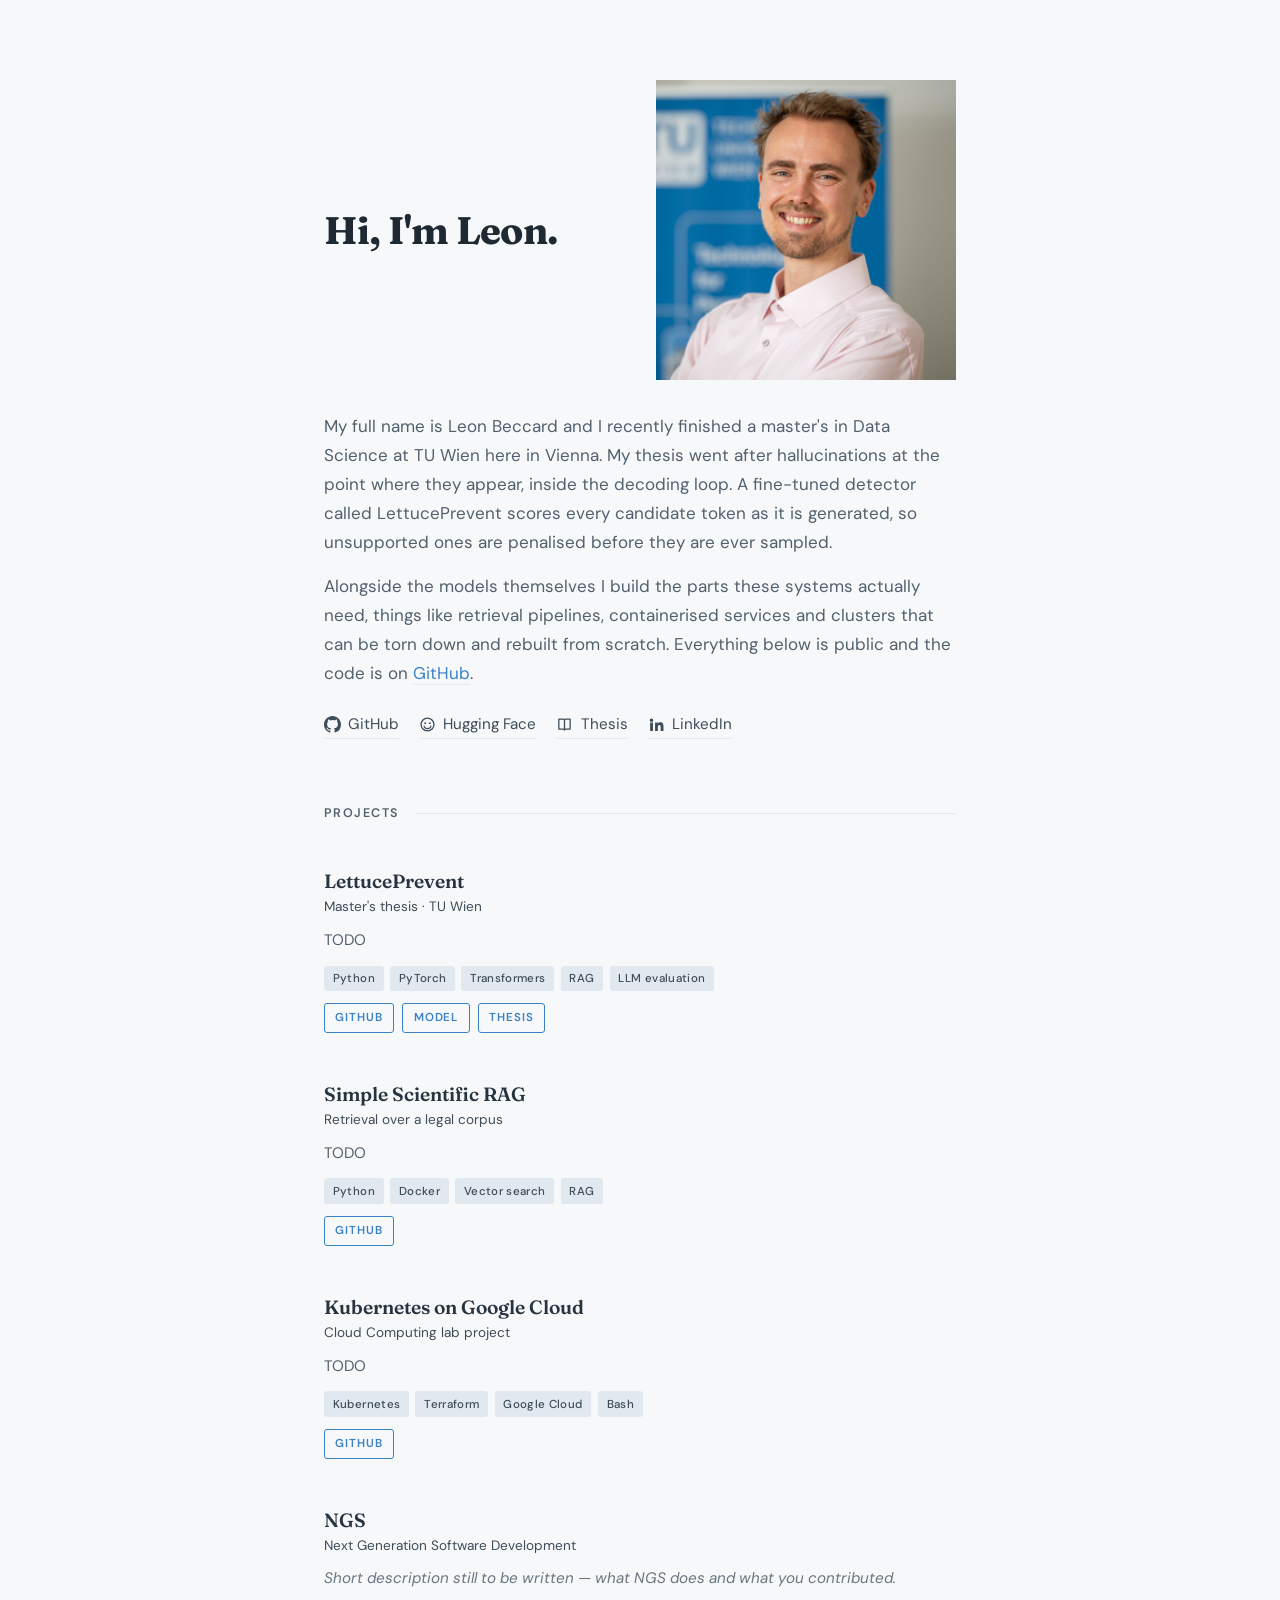
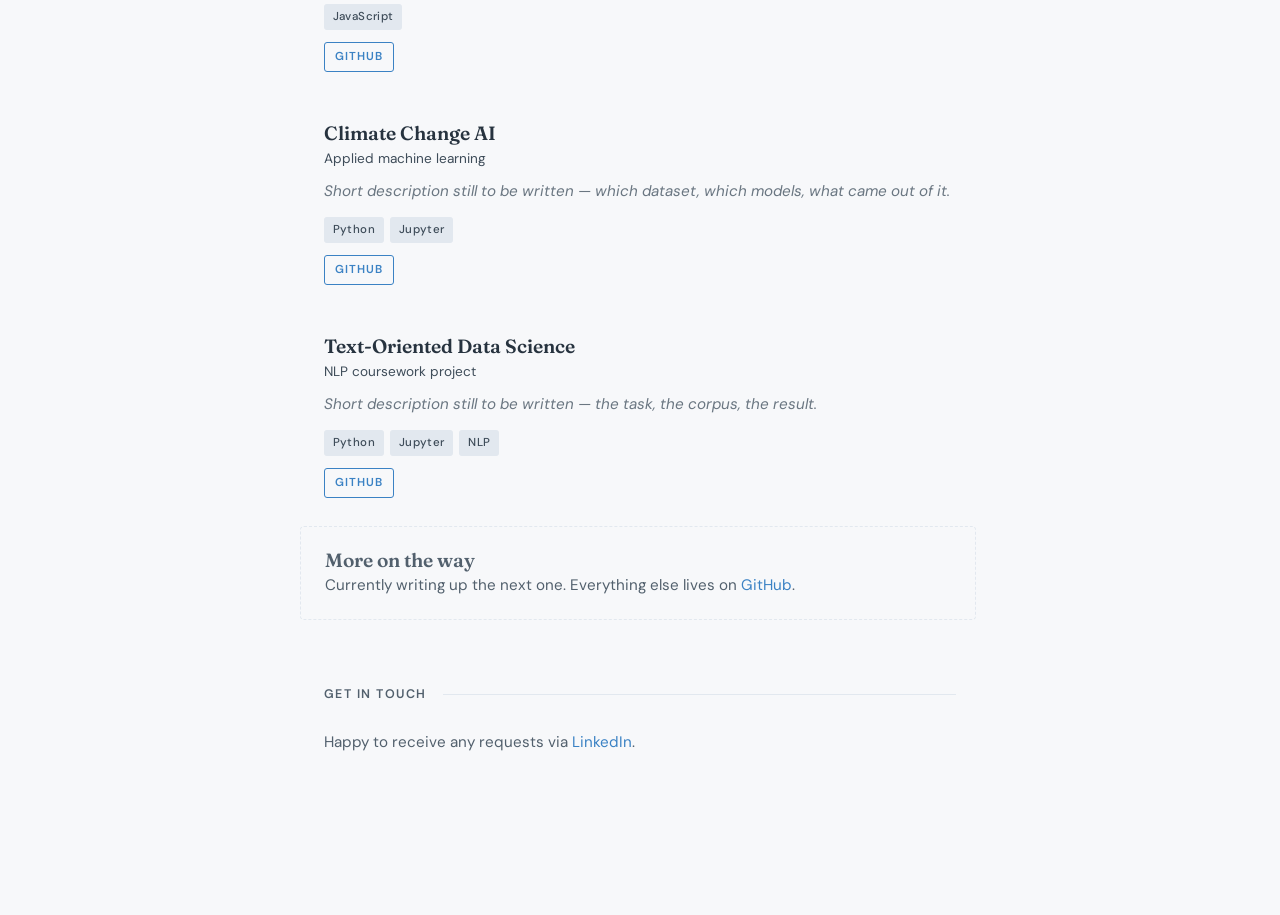
==== index.html @ f0080bc2 "Upload first version for portfolio" ====
<!DOCTYPE html>
<html lang="en">
<head>
  <meta charset="utf-8">
  <meta name="viewport" content="width=device-width, initial-scale=1">
  <title>Leon Beccard</title>
  <meta name="description" content="Leon Beccard — machine learning and data science in Vienna. Work on retrieval-augmented generation, LLM reliability and the infrastructure around them.">
  <link rel="canonical" href="https://lebe1.github.io/">
  <link rel="icon" href="/images/favicon.png" type="image/png">
  <link rel="preload" href="/assets/fonts/fraunces-latin-normal.woff2" as="font" type="font/woff2" crossorigin>
  <link rel="preload" href="/assets/fonts/dm-sans-latin-normal.woff2" as="font" type="font/woff2" crossorigin>
  <link rel="stylesheet" href="/assets/css/fonts.css">
  <link rel="stylesheet" href="/assets/css/style.css">
</head>
<body>
  <div class="layout">

    <header class="intro">
      <div class="intro-head">
        <h1 class="site-name">Hi, I'm Leon.</h1>
        <img class="avatar" src="/images/avatar.jpg" alt="Portrait of Leon Beccard" width="300" height="300">
      </div>
      <p>My full name is Leon Beccard and I recently finished a master's in Data Science at TU Wien here in Vienna. My thesis went after hallucinations at the point where they appear, inside the decoding loop. A fine-tuned detector called LettucePrevent scores every candidate token as it is generated, so unsupported ones are penalised before they are ever sampled.</p>
      <p>Alongside the models themselves I build the parts these systems actually need, things like retrieval pipelines, containerised services and clusters that can be torn down and rebuilt from scratch. Everything below is public and the code is on <a href="https://github.com/lebe1" rel="noopener" target="_blank">GitHub</a>.</p>

      <div class="link-row">
        <a href="https://github.com/lebe1" rel="me noopener" target="_blank">
          <svg width="17" height="17" viewBox="0 0 16 16" fill="currentColor" aria-hidden="true">
            <path d="M8 0C3.58 0 0 3.58 0 8c0 3.54 2.29 6.53 5.47 7.59.4.07.55-.17.55-.38 0-.19-.01-.82-.01-1.49-2.01.37-2.53-.49-2.69-.94-.09-.23-.48-.94-.82-1.13-.28-.15-.68-.52-.01-.53.63-.01 1.08.58 1.23.82.72 1.21 1.87.87 2.33.66.07-.52.28-.87.51-1.07-1.78-.2-3.64-.89-3.64-3.95 0-.87.31-1.59.82-2.15-.08-.2-.36-1.02.08-2.12 0 0 .67-.21 2.2.82a7.4 7.4 0 0 1 2-.27c.68 0 1.36.09 2 .27 1.53-1.04 2.2-.82 2.2-.82.44 1.1.16 1.92.08 2.12.51.56.82 1.27.82 2.15 0 3.07-1.87 3.75-3.65 3.95.29.25.54.73.54 1.48 0 1.07-.01 1.93-.01 2.2 0 .21.15.46.55.38A8.01 8.01 0 0 0 16 8c0-4.42-3.58-8-8-8Z"/>
          </svg>
          GitHub
        </a>
        <a href="https://huggingface.co/lebe1" rel="me noopener" target="_blank">
          <svg width="17" height="17" viewBox="0 0 24 24" fill="currentColor" aria-hidden="true">
            <path d="M12 2a10 10 0 1 0 0 20 10 10 0 0 0 0-20Zm0 1.8a8.2 8.2 0 1 1 0 16.4 8.2 8.2 0 0 1 0-16.4Zm-3.3 5a1.3 1.3 0 1 0 0 2.6 1.3 1.3 0 0 0 0-2.6Zm6.6 0a1.3 1.3 0 1 0 0 2.6 1.3 1.3 0 0 0 0-2.6ZM7.2 13.3a.85.85 0 0 0-.85.9c.13 2.5 2.44 4.4 5.65 4.4s5.52-1.9 5.65-4.4a.85.85 0 0 0-1.7-.1c-.09 1.5-1.66 2.8-3.95 2.8s-3.86-1.3-3.95-2.8a.85.85 0 0 0-.85-.8Z"/>
          </svg>
          Hugging Face
        </a>
        <a href="https://repositum.tuwien.at/handle/20.500.12708/229242" rel="noopener" target="_blank">
          <svg width="17" height="17" viewBox="0 0 24 24" fill="none" stroke="currentColor" stroke-width="1.8" stroke-linecap="round" stroke-linejoin="round" aria-hidden="true">
            <path d="M4 4.5h6a2.5 2.5 0 0 1 2 1 2.5 2.5 0 0 1 2-1h6v14h-6a2.5 2.5 0 0 0-2 1 2.5 2.5 0 0 0-2-1H4Z"/>
            <path d="M12 5.5v14"/>
          </svg>
          Thesis
        </a>
        <a href="https://www.linkedin.com/in/leon-beccard/" rel="me noopener" target="_blank">
          <svg width="17" height="17" viewBox="0 0 24 24" fill="currentColor" aria-hidden="true">
            <path d="M4.98 3.5a2.5 2.5 0 1 0 0 5 2.5 2.5 0 0 0 0-5ZM3 9h4v12H3V9Zm6.5 0h3.8v1.7h.05a4.2 4.2 0 0 1 3.75-2c4 0 4.75 2.6 4.75 6V21h-4v-5.3c0-1.3-.02-2.9-1.8-2.9-1.8 0-2.08 1.36-2.08 2.8V21h-4V9Z"/>
          </svg>
          LinkedIn
        </a>
      </div>
    </header>

    <main>

      <section id="projects">
        <h2 class="section-label">Projects</h2>

        <article class="project-card">
          <span class="project-title">LettucePrevent</span>
          <span class="project-context">Master's thesis · TU Wien</span>
          <p class="project-desc">TODO</p>
          <ul class="project-tags">
            <li>Python</li>
            <li>PyTorch</li>
            <li>Transformers</li>
            <li>RAG</li>
            <li>LLM evaluation</li>
          </ul>
          <div class="project-links">
            <a class="project-link" href="https://github.com/lebe1/LettucePrevent" rel="noopener" target="_blank">GitHub</a>
            <a class="project-link" href="https://huggingface.co/lebe1/lettuceprevent-ettin-decoder-68m-en" rel="noopener" target="_blank">Model</a>
            <a class="project-link" href="https://repositum.tuwien.at/handle/20.500.12708/229242" rel="noopener" target="_blank">Thesis</a>
          </div>
        </article>

        <article class="project-card">
          <span class="project-title">Simple Scientific RAG</span>
          <span class="project-context">Retrieval over a legal corpus</span>
          <p class="project-desc">TODO</p>
          <ul class="project-tags">
            <li>Python</li>
            <li>Docker</li>
            <li>Vector search</li>
            <li>RAG</li>
          </ul>
          <div class="project-links">
            <a class="project-link" href="https://github.com/lebe1/simple-scientific-RAG" rel="noopener" target="_blank">GitHub</a>
          </div>
        </article>

        <article class="project-card">
          <span class="project-title">Kubernetes on Google Cloud</span>
          <span class="project-context">Cloud Computing lab project</span>
          <p class="project-desc">TODO</p>
          <ul class="project-tags">
            <li>Kubernetes</li>
            <li>Terraform</li>
            <li>Google Cloud</li>
            <li>Bash</li>
          </ul>
          <div class="project-links">
            <a class="project-link" href="https://github.com/lebe1/Kubernetes-project" rel="noopener" target="_blank">GitHub</a>
          </div>
        </article>

        <article class="project-card">
          <span class="project-title">NGS</span>
          <span class="project-context">Next Generation Software Development</span>
          <p class="project-todo">Short description still to be written — what NGS does and what you contributed.</p>
          <ul class="project-tags">
            <li>JavaScript</li>
          </ul>
          <div class="project-links">
            <a class="project-link" href="https://github.com/lebe1/NGS" rel="noopener" target="_blank">GitHub</a>
          </div>
        </article>

        <article class="project-card">
          <span class="project-title">Climate Change AI</span>
          <span class="project-context">Applied machine learning</span>
          <p class="project-todo">Short description still to be written — which dataset, which models, what came out of it.</p>
          <ul class="project-tags">
            <li>Python</li>
            <li>Jupyter</li>
          </ul>
          <div class="project-links">
            <a class="project-link" href="https://github.com/lebe1/ClimateChangeAI" rel="noopener" target="_blank">GitHub</a>
          </div>
        </article>

        <article class="project-card">
          <span class="project-title">Text-Oriented Data Science</span>
          <span class="project-context">NLP coursework project</span>
          <p class="project-todo">Short description still to be written — the task, the corpus, the result.</p>
          <ul class="project-tags">
            <li>Python</li>
            <li>Jupyter</li>
            <li>NLP</li>
          </ul>
          <div class="project-links">
            <a class="project-link" href="https://github.com/lebe1/text-oriented-data-science-project" rel="noopener" target="_blank">GitHub</a>
          </div>
        </article>

        <article class="project-card project-card--upcoming">
          <span class="project-title">More on the way</span>
          <p class="project-desc">Currently writing up the next one. Everything else lives on <a href="https://github.com/lebe1?tab=repositories" rel="noopener" target="_blank">GitHub</a>.</p>
        </article>
      </section>

      <section id="contact">
        <h2 class="section-label">Get in touch</h2>
        <p class="project-desc">Happy to receive any requests via <a href="https://www.linkedin.com/in/leon-beccard/" rel="noopener" target="_blank">LinkedIn</a>.</p>
      </section>

    </main>

  </div>
</body>
</html>
---- assets/css/fonts.css ----
/* Self-hosted fonts (no external CDN calls) — DM Sans & Fraunces, SIL Open Font License 1.1 */

/* DM Sans — latin-ext, italic */
@font-face {
  font-family: 'DM Sans';
  font-style: italic;
  font-weight: 400;
  font-display: swap;
  src: url(../fonts/dm-sans-latin-ext-italic.woff2) format('woff2');
  unicode-range: U+0100-02BA, U+02BD-02C5, U+02C7-02CC, U+02CE-02D7, U+02DD-02FF, U+0304, U+0308, U+0329, U+1D00-1DBF, U+1E00-1E9F, U+1EF2-1EFF, U+2020, U+20A0-20AB, U+20AD-20C0, U+2113, U+2C60-2C7F, U+A720-A7FF;
}

/* DM Sans — latin, italic */
@font-face {
  font-family: 'DM Sans';
  font-style: italic;
  font-weight: 400;
  font-display: swap;
  src: url(../fonts/dm-sans-latin-italic.woff2) format('woff2');
  unicode-range: U+0000-00FF, U+0131, U+0152-0153, U+02BB-02BC, U+02C6, U+02DA, U+02DC, U+0304, U+0308, U+0329, U+2000-206F, U+20AC, U+2122, U+2191, U+2193, U+2212, U+2215, U+FEFF, U+FFFD;
}

/* DM Sans — latin-ext, normal */
@font-face {
  font-family: 'DM Sans';
  font-style: normal;
  font-weight: 400 600;
  font-display: swap;
  src: url(../fonts/dm-sans-latin-ext-normal.woff2) format('woff2');
  unicode-range: U+0100-02BA, U+02BD-02C5, U+02C7-02CC, U+02CE-02D7, U+02DD-02FF, U+0304, U+0308, U+0329, U+1D00-1DBF, U+1E00-1E9F, U+1EF2-1EFF, U+2020, U+20A0-20AB, U+20AD-20C0, U+2113, U+2C60-2C7F, U+A720-A7FF;
}

/* DM Sans — latin, normal */
@font-face {
  font-family: 'DM Sans';
  font-style: normal;
  font-weight: 400 600;
  font-display: swap;
  src: url(../fonts/dm-sans-latin-normal.woff2) format('woff2');
  unicode-range: U+0000-00FF, U+0131, U+0152-0153, U+02BB-02BC, U+02C6, U+02DA, U+02DC, U+0304, U+0308, U+0329, U+2000-206F, U+20AC, U+2122, U+2191, U+2193, U+2212, U+2215, U+FEFF, U+FFFD;
}

/* Fraunces — vietnamese, normal */
@font-face {
  font-family: 'Fraunces';
  font-style: normal;
  font-weight: 400 700;
  font-display: swap;
  src: url(../fonts/fraunces-vietnamese-normal.woff2) format('woff2');
  unicode-range: U+0102-0103, U+0110-0111, U+0128-0129, U+0168-0169, U+01A0-01A1, U+01AF-01B0, U+0300-0301, U+0303-0304, U+0308-0309, U+0323, U+0329, U+1EA0-1EF9, U+20AB;
}

/* Fraunces — latin-ext, normal */
@font-face {
  font-family: 'Fraunces';
  font-style: normal;
  font-weight: 400 700;
  font-display: swap;
  src: url(../fonts/fraunces-latin-ext-normal.woff2) format('woff2');
  unicode-range: U+0100-02BA, U+02BD-02C5, U+02C7-02CC, U+02CE-02D7, U+02DD-02FF, U+0304, U+0308, U+0329, U+1D00-1DBF, U+1E00-1E9F, U+1EF2-1EFF, U+2020, U+20A0-20AB, U+20AD-20C0, U+2113, U+2C60-2C7F, U+A720-A7FF;
}

/* Fraunces — latin, normal */
@font-face {
  font-family: 'Fraunces';
  font-style: normal;
  font-weight: 400 700;
  font-display: swap;
  src: url(../fonts/fraunces-latin-normal.woff2) format('woff2');
  unicode-range: U+0000-00FF, U+0131, U+0152-0153, U+02BB-02BC, U+02C6, U+02DA, U+02DC, U+0304, U+0308, U+0329, U+2000-206F, U+20AC, U+2122, U+2191, U+2193, U+2212, U+2215, U+FEFF, U+FFFD;
}
---- assets/css/style.css ----
/* === Single-column, scrollable personal site === */

/* === CSS Variables === */
:root {
  --navy:           #f7f8fa;  /* page background */
  --light-navy:     #ffffff;  /* card / surface */
  --lightest-navy:  #e2e8ef;  /* borders & dividers */
  --slate:          #52606d;  /* secondary / body text */
  --light-slate:    #3e4c59;  /* stronger secondary */
  --lightest-slate: #27333f;  /* titles */
  --white:          #1f2933;  /* strongest headings */
  --green:          #3b82c4;  /* accent */
  --green-tint:     rgba(59, 130, 196, 0.12);
  --transition:     all 0.2s cubic-bezier(0.645, 0.045, 0.355, 1);
}

::selection {
  background-color: rgba(59, 130, 196, 0.22);
  color: #1f2933;
}

/* === Reset & Base === */
*, *::before, *::after {
  box-sizing: border-box;
  margin: 0;
  padding: 0;
}

html {
  scroll-behavior: smooth;
}

body {
  font-family: 'DM Sans', -apple-system, BlinkMacSystemFont, 'Segoe UI', sans-serif;
  background-color: var(--navy);
  color: var(--slate);
  line-height: 1.7;
  font-size: 17px;
  -webkit-font-smoothing: antialiased;
  -moz-osx-font-smoothing: grayscale;
}

a {
  color: var(--green);
  text-decoration: none;
  transition: var(--transition);
}

/* === Page Layout === */
.layout {
  max-width: 680px;
  margin: 0 auto;
  padding: 5rem 1.5rem 6rem;
}

/* === Intro === */
.intro {
  margin-bottom: 4rem;
}

/* Greeting and portrait side by side, portrait flush right. */
.intro-head {
  display: flex;
  align-items: center;
  gap: 2.5rem;
  margin-bottom: 2rem;
}

.avatar {
  width: 300px;
  height: 300px;
  object-fit: cover;
  display: block;
  flex-shrink: 0;
}

.site-name {
  flex: 1;
  min-width: 0;
  font-family: 'Fraunces', Georgia, serif;
  font-size: 2.4rem;
  font-weight: 700;
  color: var(--white);
  letter-spacing: -0.02em;
  line-height: 1.15;
}

.intro p {
  margin-bottom: 1rem;
}

.intro p:last-of-type {
  margin-bottom: 0;
}

.intro a {
  border-bottom: 1px solid var(--green-tint);
}

.intro a:hover {
  border-bottom-color: var(--green);
}

/* === Inline link row (GitHub, email, …) === */
.link-row {
  display: flex;
  flex-wrap: wrap;
  align-items: center;
  gap: 0.5rem 1.25rem;
  margin-top: 1.5rem;
  font-size: 0.95rem;
}

.link-row a {
  display: inline-flex;
  align-items: center;
  gap: 0.45rem;
  color: var(--light-slate);
}

.link-row a:hover {
  color: var(--green);
}

.link-row svg {
  flex-shrink: 0;
}

/* === Sections === */
section {
  margin-bottom: 4rem;
  scroll-margin-top: 3rem;
}

.section-label {
  font-size: 0.78rem;
  font-weight: 700;
  text-transform: uppercase;
  letter-spacing: 0.12em;
  color: var(--slate);
  margin-bottom: 1.5rem;
  display: flex;
  align-items: center;
  gap: 1rem;
}

.section-label::after {
  content: '';
  display: block;
  flex: 1;
  height: 1px;
  background-color: var(--lightest-navy);
}

/* === Project entries === */
.project-card {
  display: block;
  padding: 1.25rem 1.25rem 1.25rem 1.5rem;
  margin: 0 -1.25rem 0.5rem -1.5rem;
  border-radius: 4px;
  scroll-margin-top: 3rem;
  transition: var(--transition);
}

.project-card:hover {
  background: var(--light-navy);
  transform: translateX(6px);
  box-shadow: inset 2px 0 0 var(--green), 0 6px 24px rgba(31, 41, 51, 0.06);
}

.project-title {
  display: block;
  font-family: 'Fraunces', Georgia, serif;
  font-size: 1.2rem;
  font-weight: 600;
  color: var(--lightest-slate);
  line-height: 1.4;
}

.project-context {
  display: block;
  font-size: 0.85rem;
  color: var(--light-slate);
  margin-bottom: 0.6rem;
}

.project-desc {
  font-size: 0.95rem;
  color: var(--slate);
  margin-bottom: 0.75rem;
}

.project-desc:last-child {
  margin-bottom: 0;
}

.project-desc a {
  border-bottom: 1px solid transparent;
}

.project-desc a:hover {
  border-bottom-color: var(--green);
}

/* Placeholder line for content still to be written. */
.project-todo {
  font-size: 0.95rem;
  font-style: italic;
  color: var(--slate);
  opacity: 0.85;
  margin-bottom: 0.75rem;
}

/* === Tech tags === */
.project-tags {
  list-style: none;
  display: flex;
  flex-wrap: wrap;
  gap: 0.4rem;
  margin-bottom: 0.75rem;
}

.project-tags li {
  font-size: 0.72rem;
  font-weight: 500;
  letter-spacing: 0.03em;
  color: var(--light-slate);
  background: var(--lightest-navy);
  border-radius: 3px;
  padding: 0.2rem 0.55rem;
}

/* === Project links === */
.project-links {
  display: flex;
  flex-wrap: wrap;
  gap: 0.5rem;
}

.project-link {
  display: inline-block;
  padding: 0.25rem 0.65rem;
  font-size: 0.72rem;
  font-weight: 600;
  text-transform: uppercase;
  letter-spacing: 0.08em;
  color: var(--green);
  border: 1px solid var(--green);
  border-radius: 3px;
}

.project-link:hover {
  background: var(--green-tint);
}

/* === Upcoming / placeholder entry === */
.project-card--upcoming {
  border: 1px dashed var(--lightest-navy);
}

.project-card--upcoming:hover {
  transform: none;
  box-shadow: none;
  background: transparent;
}

.project-card--upcoming .project-title {
  color: var(--slate);
}

/* === Footer === */
.site-footer {
  margin-top: 4rem;
  padding-top: 1.5rem;
  border-top: 1px solid var(--lightest-navy);
  font-size: 0.8rem;
  color: var(--slate);
}

.site-footer a {
  color: var(--slate);
}

.site-footer a:hover {
  color: var(--green);
}

/* === Mobile === */
@media (max-width: 600px) {
  body {
    font-size: 16px;
  }

  .layout {
    padding: 3rem 1.25rem 4rem;
  }

  .site-name {
    font-size: 1.85rem;
  }

  /* Stack on narrow screens: portrait above the greeting. */
  .intro-head {
    flex-direction: column-reverse;
    align-items: flex-start;
    gap: 1.5rem;
  }

  .avatar {
    width: 100%;
    height: auto;
    aspect-ratio: 1 / 1;
  }

  .project-card {
    padding: 1rem 1rem 1rem 1.15rem;
    margin-left: -1.15rem;
    margin-right: -1rem;
  }
}

@media (prefers-reduced-motion: reduce) {
  html {
    scroll-behavior: auto;
  }

  *, *::before, *::after {
    transition: none !important;
  }
}
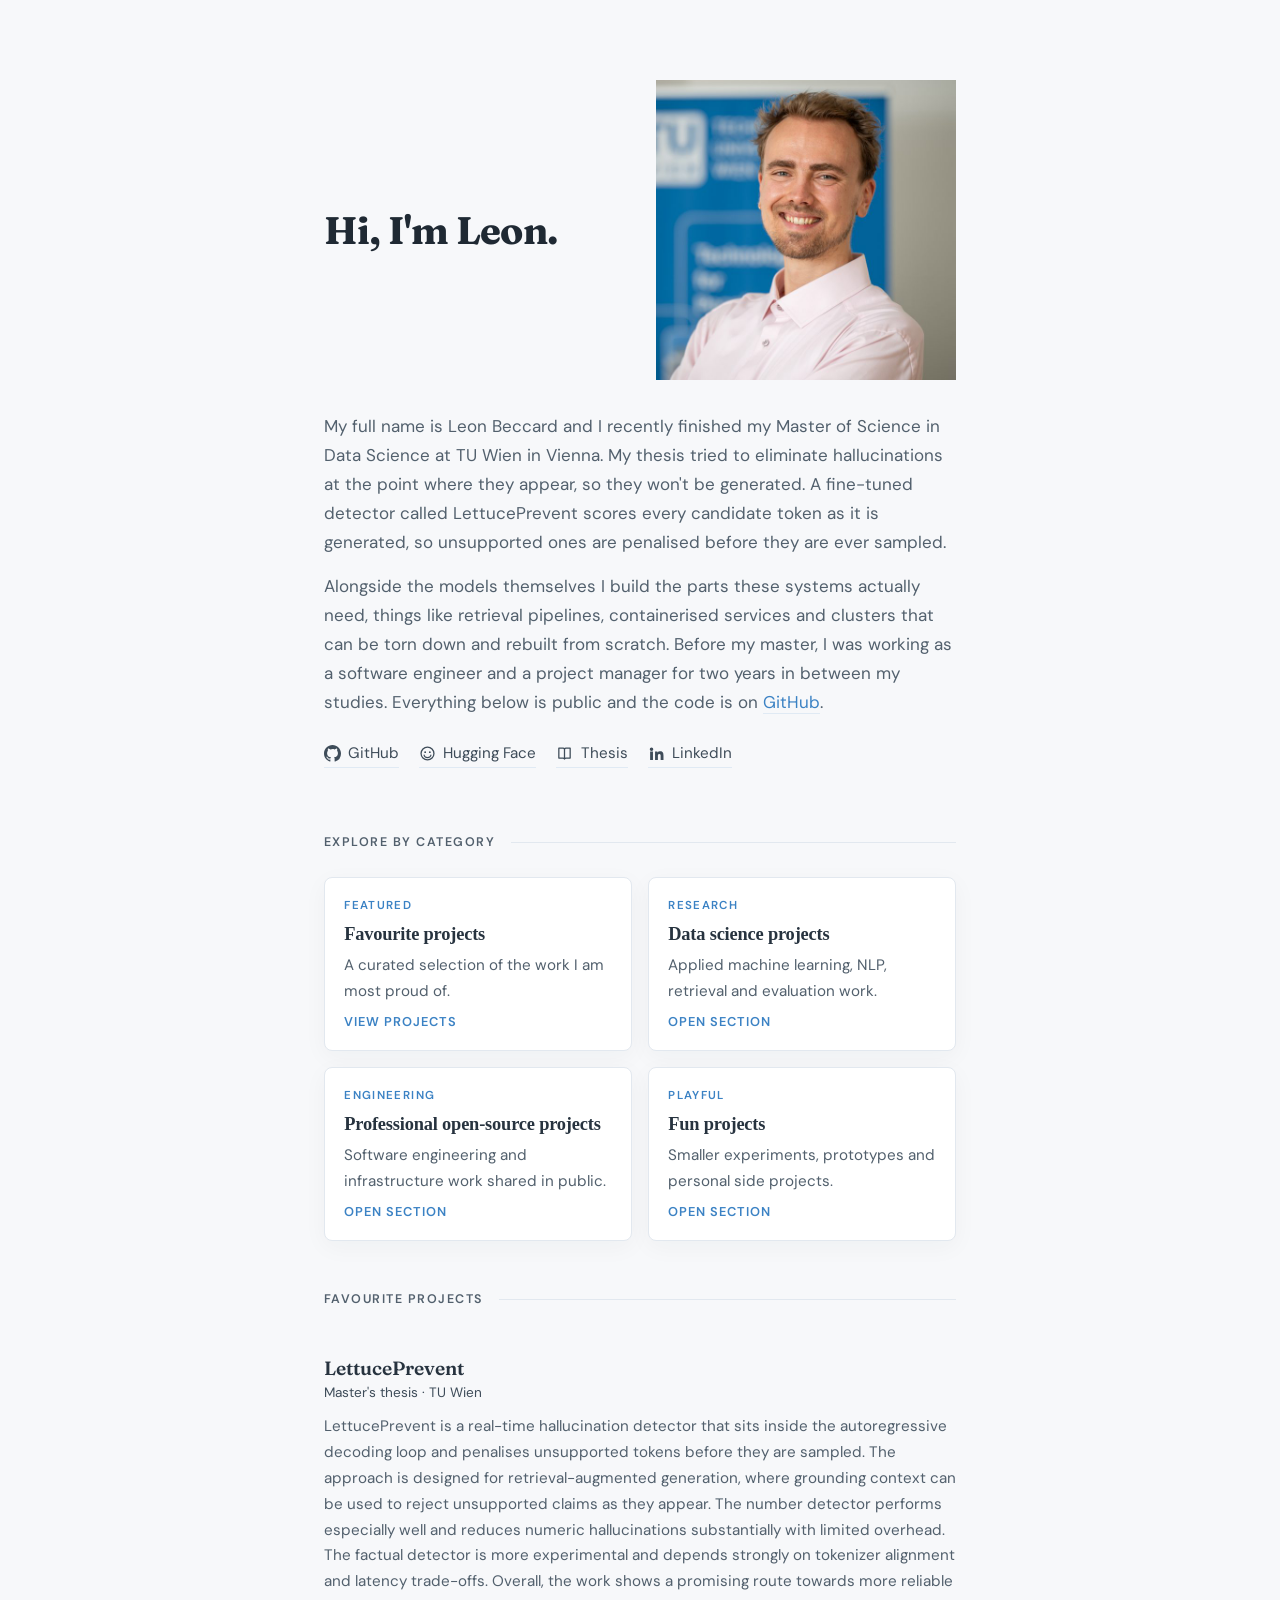
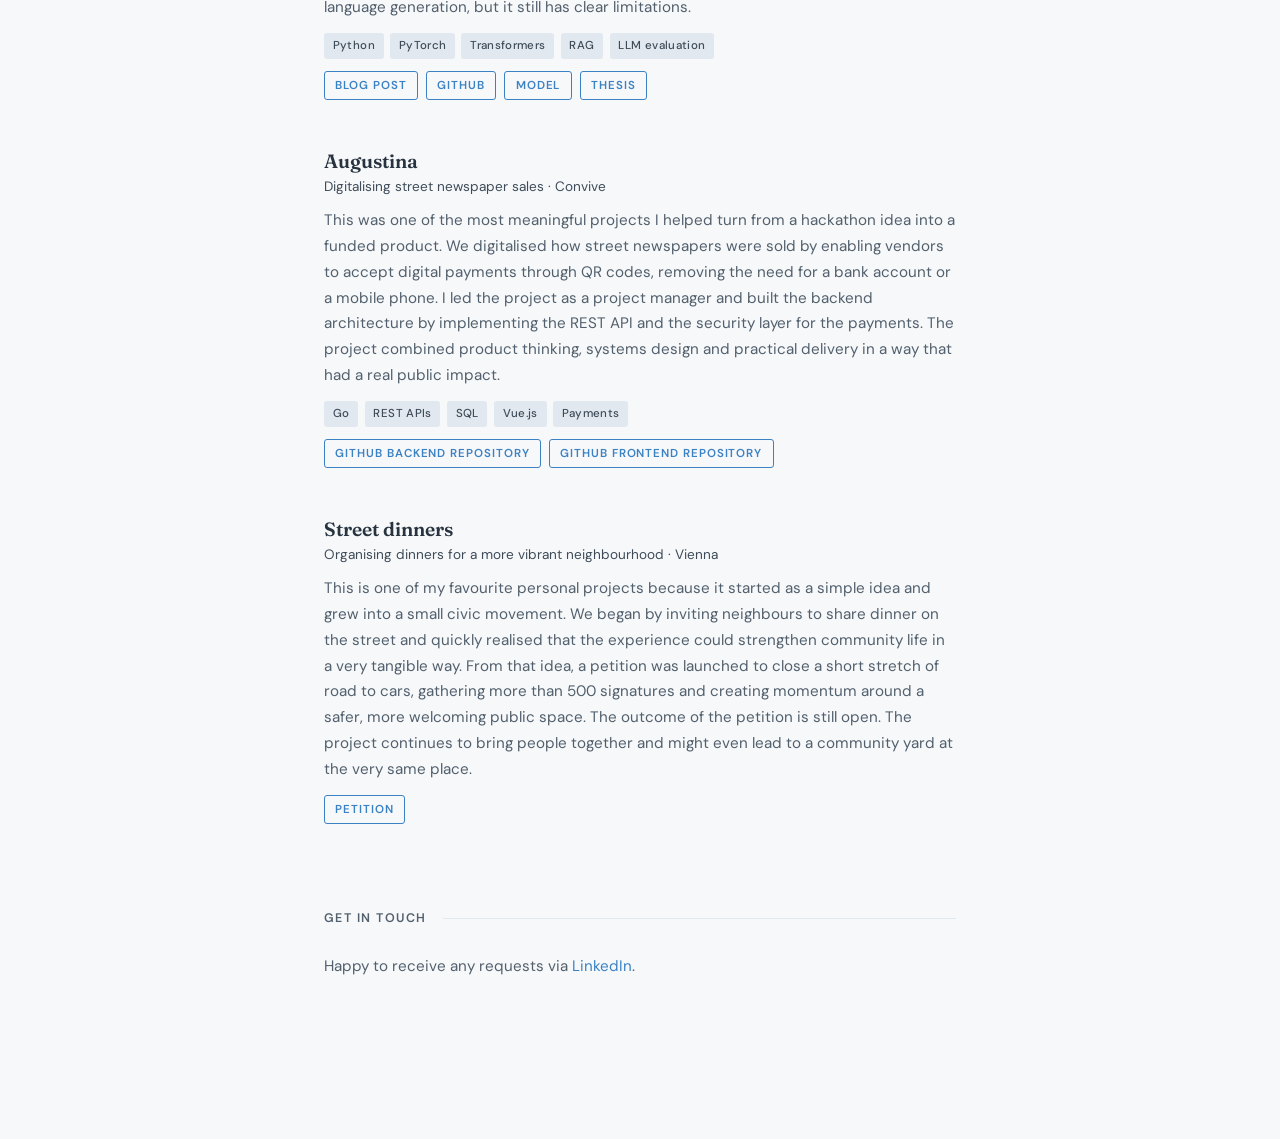
==== commit 04543333: "Improve structure and add more content to portfolio" ====
--- a/index.html
+++ b/index.html
@@ -20,8 +20,8 @@
         <h1 class="site-name">Hi, I'm Leon.</h1>
         <img class="avatar" src="/images/avatar.jpg" alt="Portrait of Leon Beccard" width="300" height="300">
       </div>
-      <p>My full name is Leon Beccard and I recently finished a master's in Data Science at TU Wien here in Vienna. My thesis went after hallucinations at the point where they appear, inside the decoding loop. A fine-tuned detector called LettucePrevent scores every candidate token as it is generated, so unsupported ones are penalised before they are ever sampled.</p>
-      <p>Alongside the models themselves I build the parts these systems actually need, things like retrieval pipelines, containerised services and clusters that can be torn down and rebuilt from scratch. Everything below is public and the code is on <a href="https://github.com/lebe1" rel="noopener" target="_blank">GitHub</a>.</p>
+      <p>My full name is Leon Beccard and I recently finished my Master of Science in Data Science at TU Wien in Vienna. My thesis tried to eliminate hallucinations at the point where they appear, so they won't be generated. A fine-tuned detector called LettucePrevent scores every candidate token as it is generated, so unsupported ones are penalised before they are ever sampled.</p>
+      <p>Alongside the models themselves I build the parts these systems actually need, things like retrieval pipelines, containerised services and clusters that can be torn down and rebuilt from scratch. Before my master, I was working as a software engineer and a project manager for two years in between my studies. Everything below is public and the code is on <a href="https://github.com/lebe1" rel="noopener" target="_blank">GitHub</a>.</p>
 
       <div class="link-row">
         <a href="https://github.com/lebe1" rel="me noopener" target="_blank">
@@ -54,13 +54,43 @@
 
     <main>
 
+      <section id="categories" class="category-section">
+        <h2 class="section-label">Explore by category</h2>
+        <div class="category-grid">
+          <a class="category-card" href="#projects">
+            <span class="category-card__eyebrow">Featured</span>
+            <h3 class="category-card__title">Favourite projects</h3>
+            <p class="category-card__description">A curated selection of the work I am most proud of.</p>
+            <span class="category-card__link">View projects</span>
+          </a>
+          <a class="category-card" href="/data-science/">
+            <span class="category-card__eyebrow">Research</span>
+            <h3 class="category-card__title">Data science projects</h3>
+            <p class="category-card__description">Applied machine learning, NLP, retrieval and evaluation work.</p>
+            <span class="category-card__link">Open section</span>
+          </a>
+          <a class="category-card" href="/professional-open-source/">
+            <span class="category-card__eyebrow">Engineering</span>
+            <h3 class="category-card__title">Professional open-source projects</h3>
+            <p class="category-card__description">Software engineering and infrastructure work shared in public.</p>
+            <span class="category-card__link">Open section</span>
+          </a>
+          <a class="category-card" href="/fun-projects/">
+            <span class="category-card__eyebrow">Playful</span>
+            <h3 class="category-card__title">Fun projects</h3>
+            <p class="category-card__description">Smaller experiments, prototypes and personal side projects.</p>
+            <span class="category-card__link">Open section</span>
+          </a>
+        </div>
+      </section>
+
       <section id="projects">
-        <h2 class="section-label">Projects</h2>
+        <h2 class="section-label">Favourite projects</h2>
 
         <article class="project-card">
           <span class="project-title">LettucePrevent</span>
           <span class="project-context">Master's thesis · TU Wien</span>
-          <p class="project-desc">TODO</p>
+          <p class="project-desc">LettucePrevent is a real-time hallucination detector that sits inside the autoregressive decoding loop and penalises unsupported tokens before they are sampled. The approach is designed for retrieval-augmented generation, where grounding context can be used to reject unsupported claims as they appear. The number detector performs especially well and reduces numeric hallucinations substantially with limited overhead. The factual detector is more experimental and depends strongly on tokenizer alignment and latency trade-offs. Overall, the work shows a promising route towards more reliable language generation, but it still has clear limitations.</p>
           <ul class="project-tags">
             <li>Python</li>
             <li>PyTorch</li>
@@ -69,6 +99,7 @@
             <li>LLM evaluation</li>
           </ul>
           <div class="project-links">
+            <a class="project-link" href="https://huggingface.co/blog/lebe1/lettuceprevent-blogpost" rel="noopener" target="_blank">Blog post</a>
             <a class="project-link" href="https://github.com/lebe1/LettucePrevent" rel="noopener" target="_blank">GitHub</a>
             <a class="project-link" href="https://huggingface.co/lebe1/lettuceprevent-ettin-decoder-68m-en" rel="noopener" target="_blank">Model</a>
             <a class="project-link" href="https://repositum.tuwien.at/handle/20.500.12708/229242" rel="noopener" target="_blank">Thesis</a>
@@ -76,78 +107,32 @@
         </article>
 
         <article class="project-card">
-          <span class="project-title">Simple Scientific RAG</span>
-          <span class="project-context">Retrieval over a legal corpus</span>
-          <p class="project-desc">TODO</p>
+          <span class="project-title">Augustina</span>
+          <span class="project-context">Digitalising street newspaper sales · Convive</span>
+          <p class="project-desc">This was one of the most meaningful projects I helped turn from a hackathon idea into a funded product. We digitalised how street newspapers were sold by enabling vendors to accept digital payments through QR codes, removing the need for a bank account or a mobile phone. I led the project as a project manager and built the backend architecture by implementing the REST API and the security layer for the payments. The project combined product thinking, systems design and practical delivery in a way that had a real public impact.</p>
           <ul class="project-tags">
-            <li>Python</li>
-            <li>Docker</li>
-            <li>Vector search</li>
-            <li>RAG</li>
+            <li>Go</li>
+            <li>REST APIs</li>
+            <li>SQL</li>
+            <li>Vue.js</li>
+            <li>Payments</li>
           </ul>
           <div class="project-links">
-            <a class="project-link" href="https://github.com/lebe1/simple-scientific-RAG" rel="noopener" target="_blank">GitHub</a>
+            <a class="project-link" href="https://github.com/augustin-wien/augustina-backend" rel="noopener" target="_blank">GitHub Backend Repository</a>
+            <a class="project-link" href="https://github.com/augustin-wien/augustina-frontend" rel="noopener" target="_blank">GitHub Frontend Repository</a>
           </div>
         </article>
 
         <article class="project-card">
-          <span class="project-title">Kubernetes on Google Cloud</span>
-          <span class="project-context">Cloud Computing lab project</span>
-          <p class="project-desc">TODO</p>
-          <ul class="project-tags">
-            <li>Kubernetes</li>
-            <li>Terraform</li>
-            <li>Google Cloud</li>
-            <li>Bash</li>
-          </ul>
+          <span class="project-title">Street dinners</span>
+          <span class="project-context">Organising dinners for a more vibrant neighbourhood · Vienna</span>
+          <p class="project-desc">This is one of my favourite personal projects because it started as a simple idea and grew into a small civic movement. We began by inviting neighbours to share dinner on the street and quickly realised that the experience could strengthen community life in a very tangible way. From that idea, a petition was launched to close a short stretch of road to cars, gathering more than 500 signatures and creating momentum around a safer, more welcoming public space. The outcome of the petition is still open. The project continues to bring people together and might even lead to a community yard at the very same place.</p>
           <div class="project-links">
-            <a class="project-link" href="https://github.com/lebe1/Kubernetes-project" rel="noopener" target="_blank">GitHub</a>
+            <a class="project-link" href="https://petitionen.wien.gv.at/petition/online/PetitionDetail.aspx?PetID=0577fece7ab44c6b9798eee372005eda" rel="noopener" target="_blank">Petition</a>
           </div>
         </article>
 
-        <article class="project-card">
-          <span class="project-title">NGS</span>
-          <span class="project-context">Next Generation Software Development</span>
-          <p class="project-todo">Short description still to be written — what NGS does and what you contributed.</p>
-          <ul class="project-tags">
-            <li>JavaScript</li>
-          </ul>
-          <div class="project-links">
-            <a class="project-link" href="https://github.com/lebe1/NGS" rel="noopener" target="_blank">GitHub</a>
-          </div>
-        </article>
 
-        <article class="project-card">
-          <span class="project-title">Climate Change AI</span>
-          <span class="project-context">Applied machine learning</span>
-          <p class="project-todo">Short description still to be written — which dataset, which models, what came out of it.</p>
-          <ul class="project-tags">
-            <li>Python</li>
-            <li>Jupyter</li>
-          </ul>
-          <div class="project-links">
-            <a class="project-link" href="https://github.com/lebe1/ClimateChangeAI" rel="noopener" target="_blank">GitHub</a>
-          </div>
-        </article>
-
-        <article class="project-card">
-          <span class="project-title">Text-Oriented Data Science</span>
-          <span class="project-context">NLP coursework project</span>
-          <p class="project-todo">Short description still to be written — the task, the corpus, the result.</p>
-          <ul class="project-tags">
-            <li>Python</li>
-            <li>Jupyter</li>
-            <li>NLP</li>
-          </ul>
-          <div class="project-links">
-            <a class="project-link" href="https://github.com/lebe1/text-oriented-data-science-project" rel="noopener" target="_blank">GitHub</a>
-          </div>
-        </article>
-
-        <article class="project-card project-card--upcoming">
-          <span class="project-title">More on the way</span>
-          <p class="project-desc">Currently writing up the next one. Everything else lives on <a href="https://github.com/lebe1?tab=repositories" rel="noopener" target="_blank">GitHub</a>.</p>
-        </article>
       </section>
 
       <section id="contact">
--- a/assets/css/style.css
+++ b/assets/css/style.css
@@ -132,6 +132,65 @@
   scroll-margin-top: 3rem;
 }
 
+.category-section {
+  margin-bottom: 3rem;
+}
+
+.category-grid {
+  display: grid;
+  gap: 1rem;
+  grid-template-columns: repeat(2, minmax(0, 1fr));
+}
+
+.category-card {
+  display: flex;
+  flex-direction: column;
+  gap: 0.4rem;
+  padding: 1.1rem 1.2rem;
+  border: 1px solid var(--lightest-navy);
+  border-radius: 8px;
+  background: var(--light-navy);
+  box-shadow: 0 6px 24px rgba(31, 41, 51, 0.04);
+  transition: var(--transition);
+}
+
+.category-card:hover {
+  transform: translateY(-3px);
+  border-color: var(--green);
+  box-shadow: 0 12px 28px rgba(31, 41, 51, 0.08);
+}
+
+.category-card__eyebrow {
+  font-size: 0.72rem;
+  font-weight: 700;
+  letter-spacing: 0.12em;
+  text-transform: uppercase;
+  color: var(--green);
+}
+
+.category-card__title {
+  font-family: 'Iowan Old Style', 'Palatino Linotype', 'Book Antiqua', 'Times New Roman', serif;
+  font-size: 1.15rem;
+  font-weight: 600;
+  line-height: 1.35;
+  letter-spacing: -0.01em;
+  color: var(--lightest-slate);
+}
+
+.category-card__description {
+  font-size: 0.95rem;
+  color: var(--slate);
+}
+
+.category-card__link {
+  margin-top: auto;
+  font-size: 0.8rem;
+  font-weight: 600;
+  letter-spacing: 0.08em;
+  text-transform: uppercase;
+  color: var(--green);
+}
+
 .section-label {
   font-size: 0.78rem;
   font-weight: 700;
@@ -317,6 +376,10 @@
     margin-left: -1.15rem;
     margin-right: -1rem;
   }
+
+  .category-grid {
+    grid-template-columns: 1fr;
+  }
 }
 
 @media (prefers-reduced-motion: reduce) {
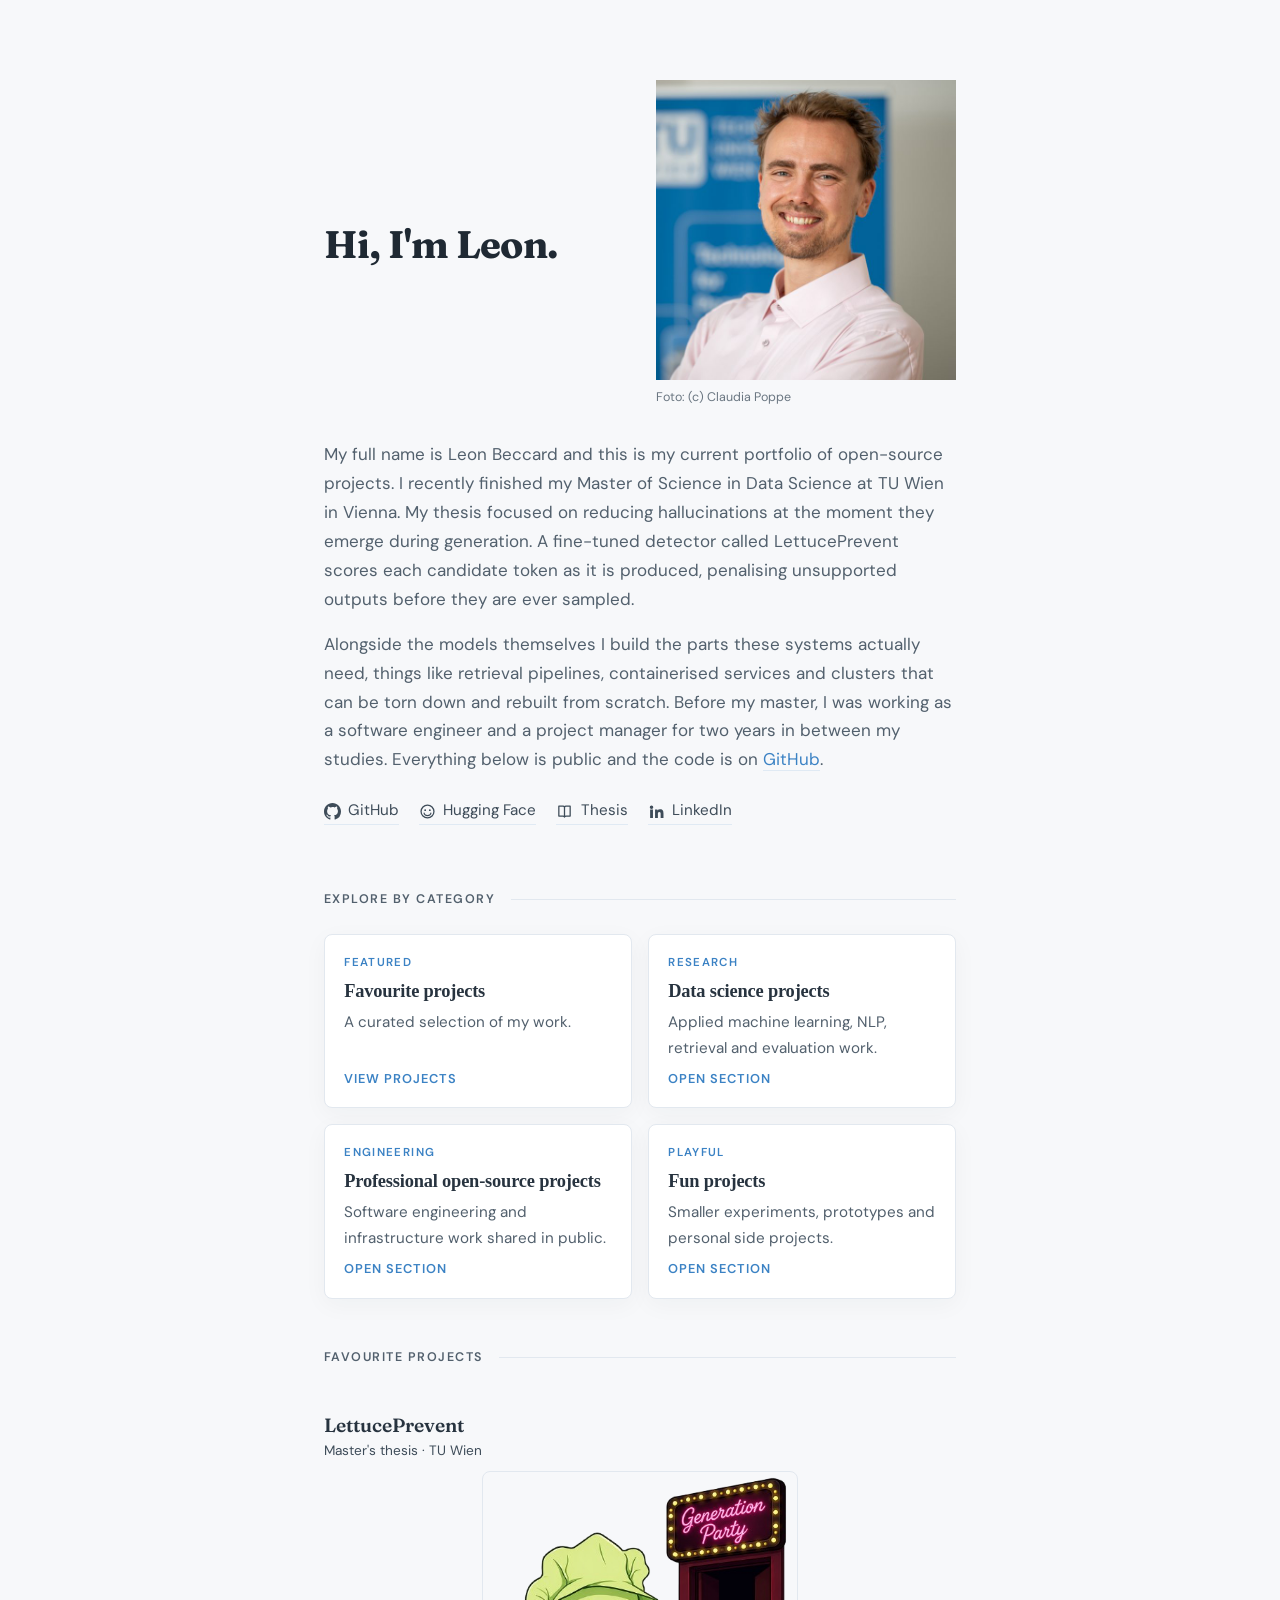
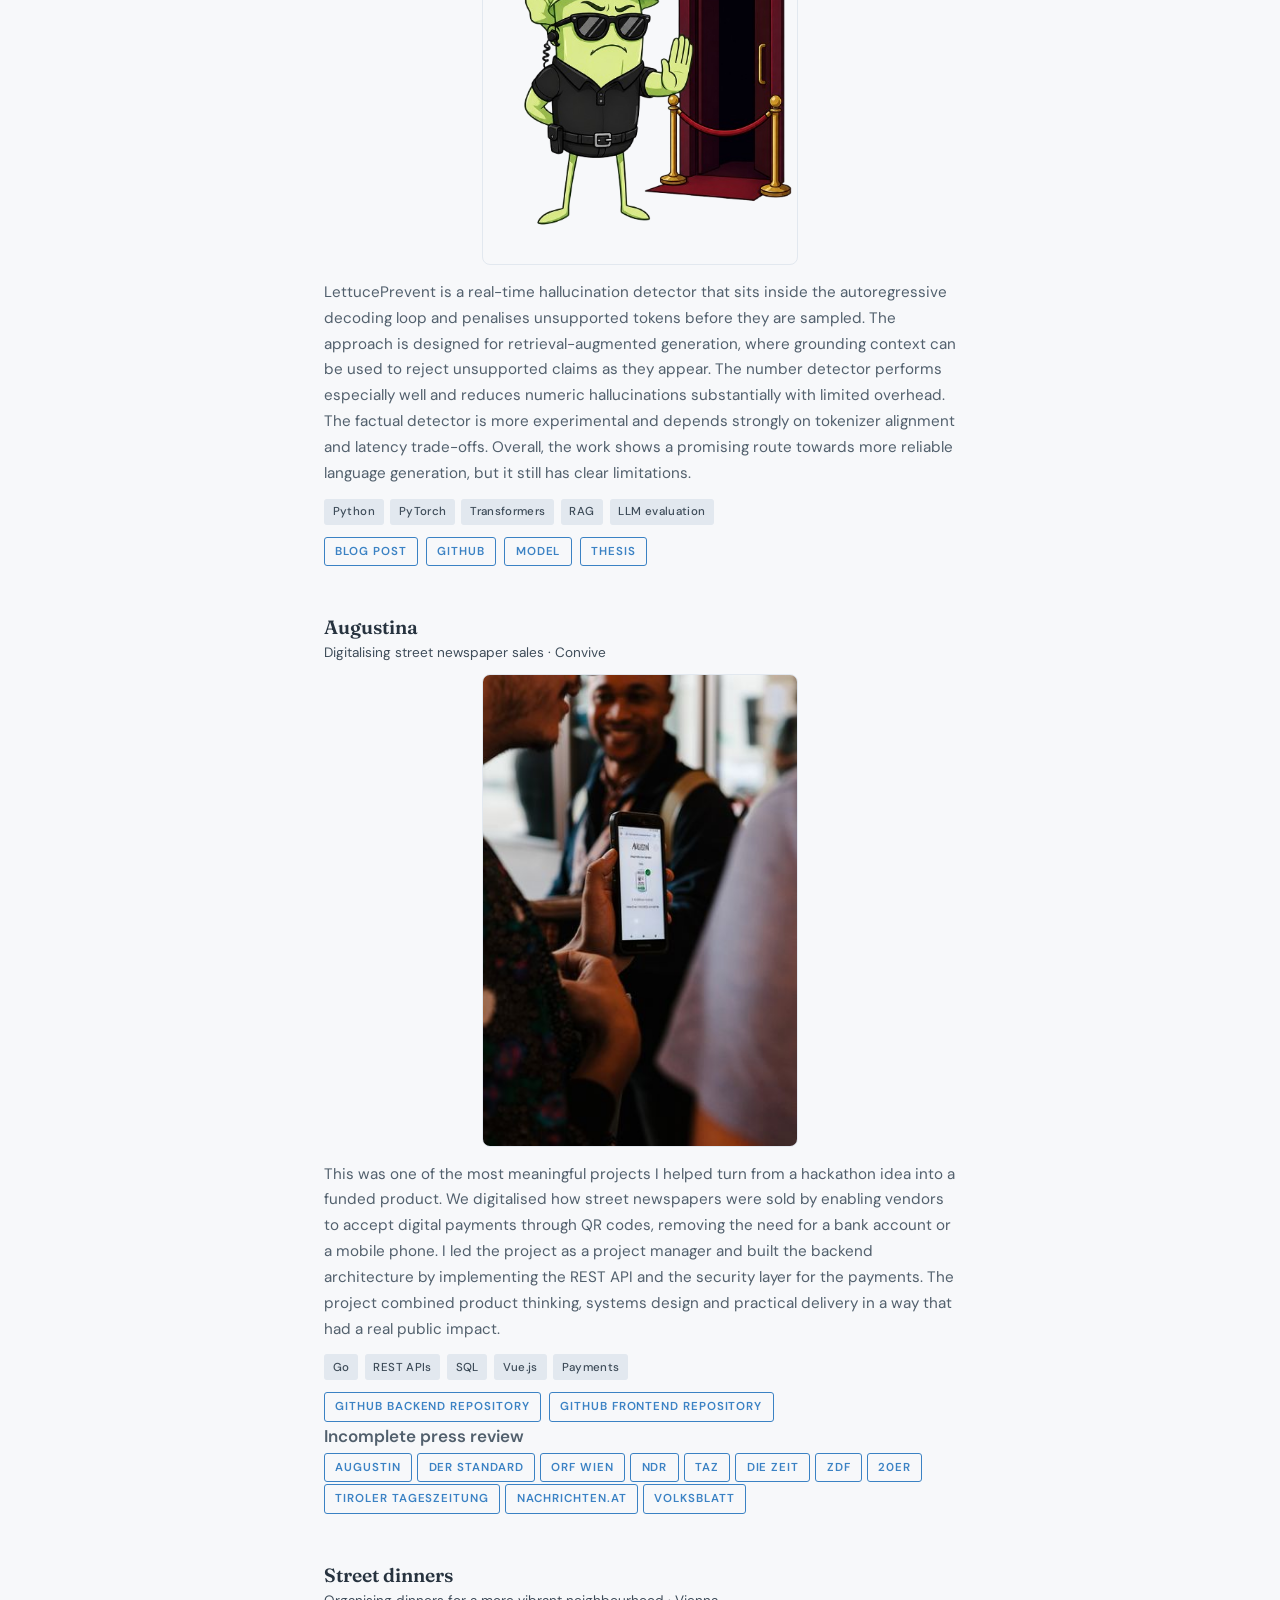
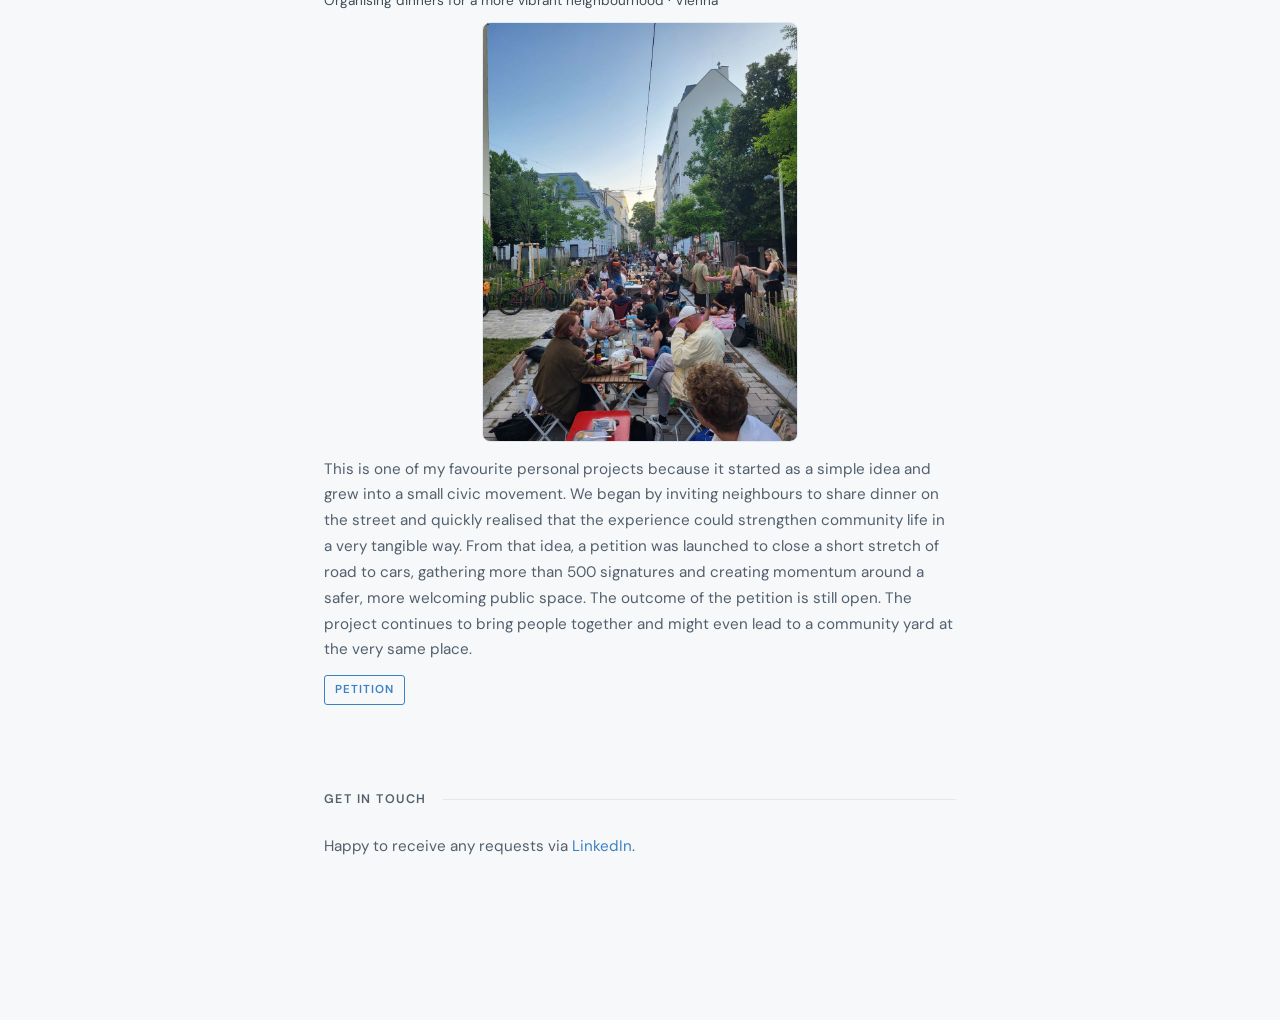
==== commit e9f045e6: "Update front page" ====
--- a/index.html
+++ b/index.html
@@ -4,9 +4,9 @@
   <meta charset="utf-8">
   <meta name="viewport" content="width=device-width, initial-scale=1">
   <title>Leon Beccard</title>
-  <meta name="description" content="Leon Beccard — machine learning and data science in Vienna. Work on retrieval-augmented generation, LLM reliability and the infrastructure around them.">
+  <meta name="description" content="Leon Beccard — machine learning and data science in Vienna. Working in the whole field of LLM generation including retrieval-augmented generation, NLP and the infrastructure around them.">
   <link rel="canonical" href="https://lebe1.github.io/">
-  <link rel="icon" href="/images/favicon.png" type="image/png">
+  <link rel="icon" href="/images/profile_picture/favicon.png" type="image/png">
   <link rel="preload" href="/assets/fonts/fraunces-latin-normal.woff2" as="font" type="font/woff2" crossorigin>
   <link rel="preload" href="/assets/fonts/dm-sans-latin-normal.woff2" as="font" type="font/woff2" crossorigin>
   <link rel="stylesheet" href="/assets/css/fonts.css">
@@ -18,11 +18,13 @@
     <header class="intro">
       <div class="intro-head">
         <h1 class="site-name">Hi, I'm Leon.</h1>
-        <img class="avatar" src="/images/avatar.jpg" alt="Portrait of Leon Beccard" width="300" height="300">
+        <div class="avatar-block">
+          <img class="avatar" src="/images/profile_picture/avatar.jpg" alt="Portrait of Leon Beccard" width="300" height="300">
+          <p class="photo-credit">Foto: (c) Claudia Poppe</p>
+        </div>
       </div>
-      <p>My full name is Leon Beccard and I recently finished my Master of Science in Data Science at TU Wien in Vienna. My thesis tried to eliminate hallucinations at the point where they appear, so they won't be generated. A fine-tuned detector called LettucePrevent scores every candidate token as it is generated, so unsupported ones are penalised before they are ever sampled.</p>
+      <p>My full name is Leon Beccard and this is my current portfolio of open-source projects. I recently finished my Master of Science in Data Science at TU Wien in Vienna. My thesis focused on reducing hallucinations at the moment they emerge during generation. A fine-tuned detector called LettucePrevent scores each candidate token as it is produced, penalising unsupported outputs before they are ever sampled.</p>
       <p>Alongside the models themselves I build the parts these systems actually need, things like retrieval pipelines, containerised services and clusters that can be torn down and rebuilt from scratch. Before my master, I was working as a software engineer and a project manager for two years in between my studies. Everything below is public and the code is on <a href="https://github.com/lebe1" rel="noopener" target="_blank">GitHub</a>.</p>
-
       <div class="link-row">
         <a href="https://github.com/lebe1" rel="me noopener" target="_blank">
           <svg width="17" height="17" viewBox="0 0 16 16" fill="currentColor" aria-hidden="true">
@@ -60,7 +62,7 @@
           <a class="category-card" href="#projects">
             <span class="category-card__eyebrow">Featured</span>
             <h3 class="category-card__title">Favourite projects</h3>
-            <p class="category-card__description">A curated selection of the work I am most proud of.</p>
+            <p class="category-card__description">A curated selection of my work.</p>
             <span class="category-card__link">View projects</span>
           </a>
           <a class="category-card" href="/data-science/">
@@ -90,6 +92,7 @@
         <article class="project-card">
           <span class="project-title">LettucePrevent</span>
           <span class="project-context">Master's thesis · TU Wien</span>
+          <img class="project-image" src="/images/favourite_projects/LettucePrevent.png" alt="LettucePrevent project illustration" loading="lazy">
           <p class="project-desc">LettucePrevent is a real-time hallucination detector that sits inside the autoregressive decoding loop and penalises unsupported tokens before they are sampled. The approach is designed for retrieval-augmented generation, where grounding context can be used to reject unsupported claims as they appear. The number detector performs especially well and reduces numeric hallucinations substantially with limited overhead. The factual detector is more experimental and depends strongly on tokenizer alignment and latency trade-offs. Overall, the work shows a promising route towards more reliable language generation, but it still has clear limitations.</p>
           <ul class="project-tags">
             <li>Python</li>
@@ -109,6 +112,7 @@
         <article class="project-card">
           <span class="project-title">Augustina</span>
           <span class="project-context">Digitalising street newspaper sales · Convive</span>
+          <img class="project-image" src="/images/favourite_projects/Augustin_bargeldlos.jpg" alt="Augustina project illustration" loading="lazy">
           <p class="project-desc">This was one of the most meaningful projects I helped turn from a hackathon idea into a funded product. We digitalised how street newspapers were sold by enabling vendors to accept digital payments through QR codes, removing the need for a bank account or a mobile phone. I led the project as a project manager and built the backend architecture by implementing the REST API and the security layer for the payments. The project combined product thinking, systems design and practical delivery in a way that had a real public impact.</p>
           <ul class="project-tags">
             <li>Go</li>
@@ -121,11 +125,28 @@
             <a class="project-link" href="https://github.com/augustin-wien/augustina-backend" rel="noopener" target="_blank">GitHub Backend Repository</a>
             <a class="project-link" href="https://github.com/augustin-wien/augustina-frontend" rel="noopener" target="_blank">GitHub Frontend Repository</a>
           </div>
+          <div class="project-press">
+            <h4 class="project-press__title">Incomplete press review</h4>
+            <ul class="press-list">
+              <a class="project-link" href="https://augustin.or.at/mit-bargeld-oder-karte/" rel="noopener" target="_blank">Augustin</a>
+              <a class="project-link" href="https://www.derstandard.at/story/3000000189654/augustin-wu-die-polizei-schikaniert-die-verkaeufer" rel="noopener" target="_blank">Der Standard</a> 
+              <a class="project-link" href="https://wien.orf.at/stories/3203484/" rel="noopener" target="_blank">ORF Wien</a> 
+              <a class="project-link" href="https://www.ndr.de/nachrichten/hamburg/Strassenmagazin-HinzKunzt-nun-auch-bargeldlos-erhaeltlich,hinzundkuntzdigital102.html" rel="noopener" target="_blank">NDR</a> 
+              <a class="project-link" href="https://taz.de/Strassenzeitung-ermoeglicht-Handyzahlung/!6071944/" rel="noopener" target="_blank">taz</a>
+              <a class="project-link" href="https://www.zeit.de/news/2025-05/18/bargeldloses-zahlen-fuer-strassenmagazin-kommt-gut-an" rel="noopener" target="_blank">Die Zeit</a>
+              <a class="project-link" href="https://www.zdfheute.de/panorama/obdachlos-strassenzeitung-bargeldlos-100.html" rel="noopener" target="_blank">ZDF</a> 
+              <a class="project-link" href="https://20er.at/kein-bargeld-kein-problem/" rel="noopener" target="_blank">20er</a>
+              <a class="project-link" href="https://www.tt.com/artikel/30897323/tiroler-strassenzeitung-20er-kann-nun-auch-bargeldlos-gekauft-werden" rel="noopener" target="_blank">Tiroler Tageszeitung</a> 
+              <a class="project-link" href="https://www.nachrichten.at/oberoesterreich/uebers-handy-die-kupfermuckn-bald-bargeldlos-zu-kaufen;art4,3989029" rel="noopener" target="_blank">Nachrichten.at</a> 
+              <a class="project-link" href="https://volksblatt.at/chronik/regionales/strassenzeitung-kupfermuckn-kann-auch-bargeldlos-gekauft-werden-1562113/" rel="noopener" target="_blank">Volksblatt</a> 
+            </ul>
+          </div>
         </article>
 
         <article class="project-card">
           <span class="project-title">Street dinners</span>
           <span class="project-context">Organising dinners for a more vibrant neighbourhood · Vienna</span>
+          <img class="project-image" src="/images/favourite_projects/Straßenfest.jpeg" alt="Street dinners project illustration" loading="lazy">
           <p class="project-desc">This is one of my favourite personal projects because it started as a simple idea and grew into a small civic movement. We began by inviting neighbours to share dinner on the street and quickly realised that the experience could strengthen community life in a very tangible way. From that idea, a petition was launched to close a short stretch of road to cars, gathering more than 500 signatures and creating momentum around a safer, more welcoming public space. The outcome of the petition is still open. The project continues to bring people together and might even lead to a community yard at the very same place.</p>
           <div class="project-links">
             <a class="project-link" href="https://petitionen.wien.gv.at/petition/online/PetitionDetail.aspx?PetID=0577fece7ab44c6b9798eee372005eda" rel="noopener" target="_blank">Petition</a>
--- a/assets/css/style.css
+++ b/assets/css/style.css
@@ -66,12 +66,26 @@
   margin-bottom: 2rem;
 }
 
+.avatar-block {
+  display: flex;
+  flex-direction: column;
+  align-items: flex-start;
+  gap: 0.45rem;
+  flex-shrink: 0;
+}
+
 .avatar {
   width: 300px;
   height: 300px;
   object-fit: cover;
   display: block;
   flex-shrink: 0;
+}
+
+.photo-credit {
+  font-size: 0.78rem;
+  color: var(--slate);
+  opacity: 0.85;
 }
 
 .site-name {
@@ -243,6 +257,16 @@
   margin-bottom: 0.6rem;
 }
 
+.project-image {
+  display: block;
+  width: 50%;
+  max-width: 50%;
+  height: auto;
+  margin: 0.5rem auto 0.9rem;
+  border-radius: 8px;
+  border: 1px solid var(--lightest-navy);
+}
+
 .project-desc {
   font-size: 0.95rem;
   color: var(--slate);
@@ -380,6 +404,13 @@
   .category-grid {
     grid-template-columns: 1fr;
   }
+
+  /* Make project images full-width on small screens for readability */
+  .project-image {
+    width: 100%;
+    max-width: 100%;
+    margin: 0.5rem 0 0.9rem;
+  }
 }
 
 @media (prefers-reduced-motion: reduce) {
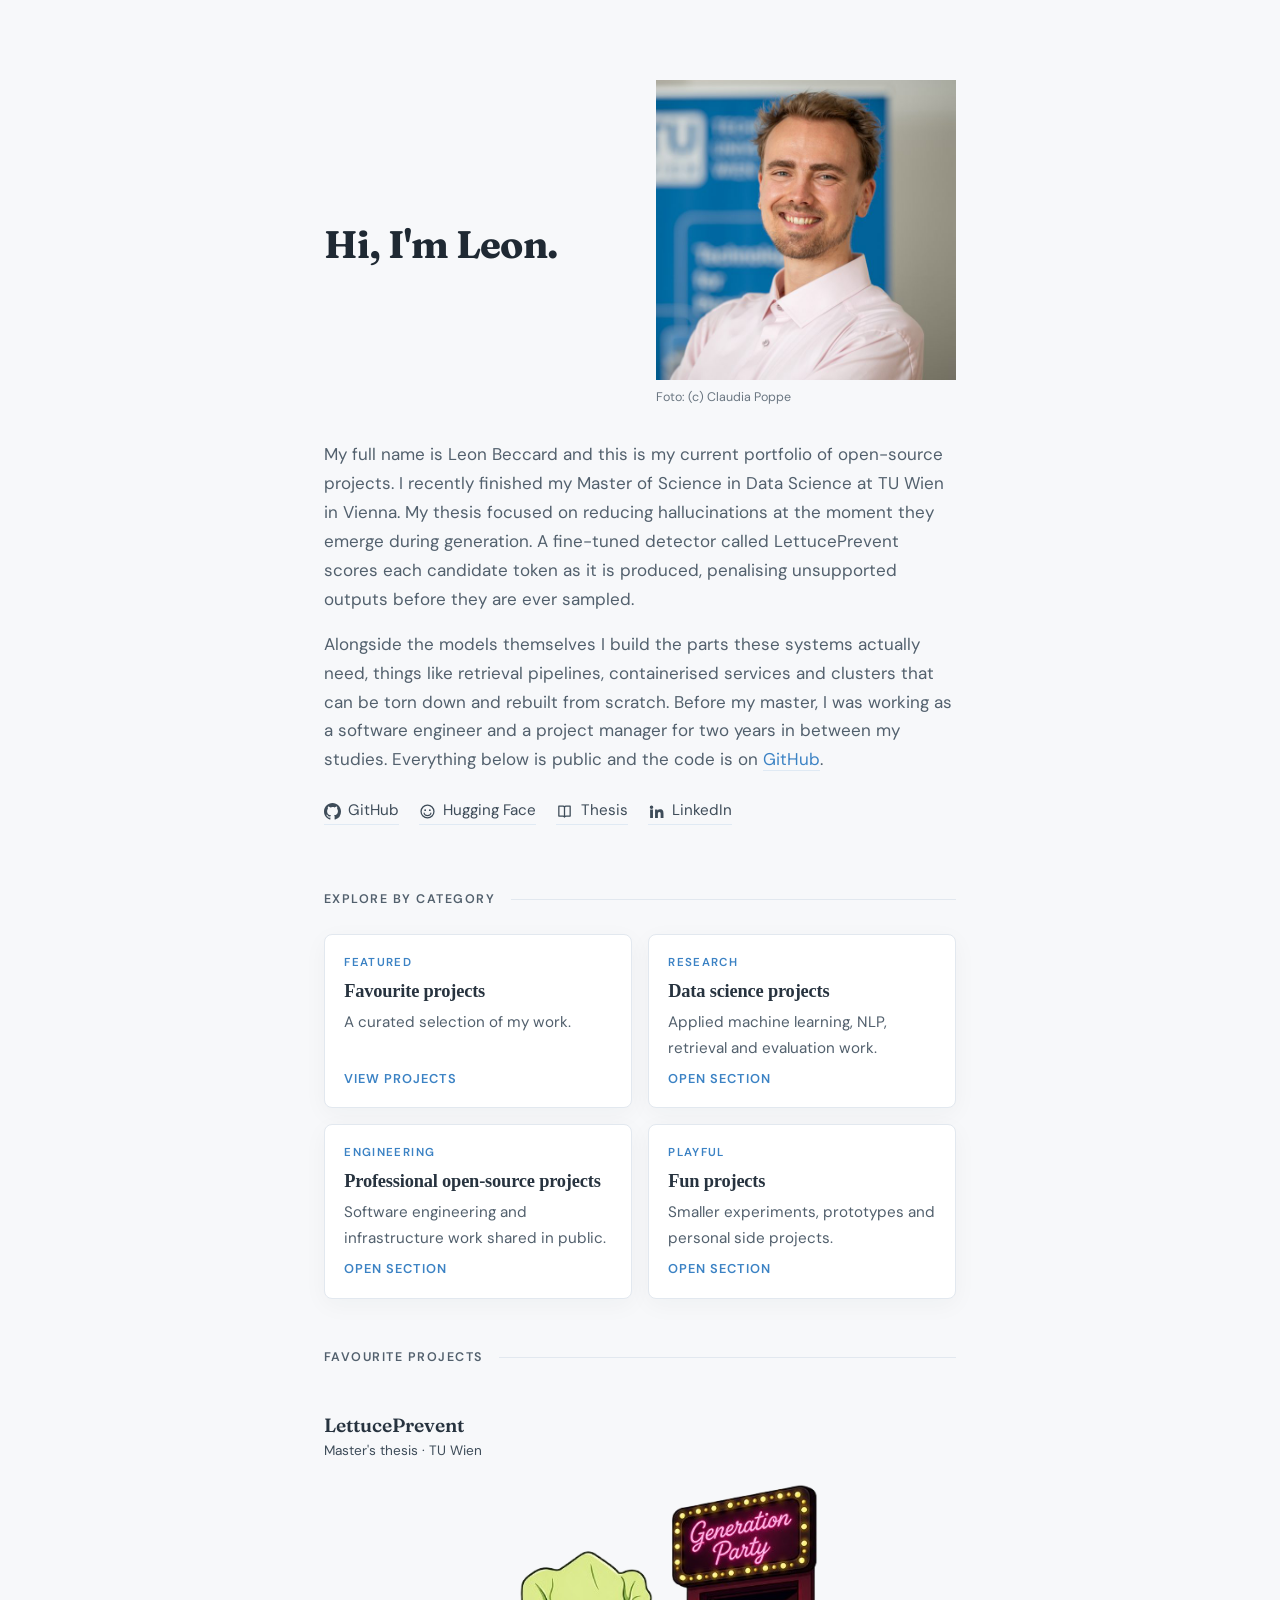
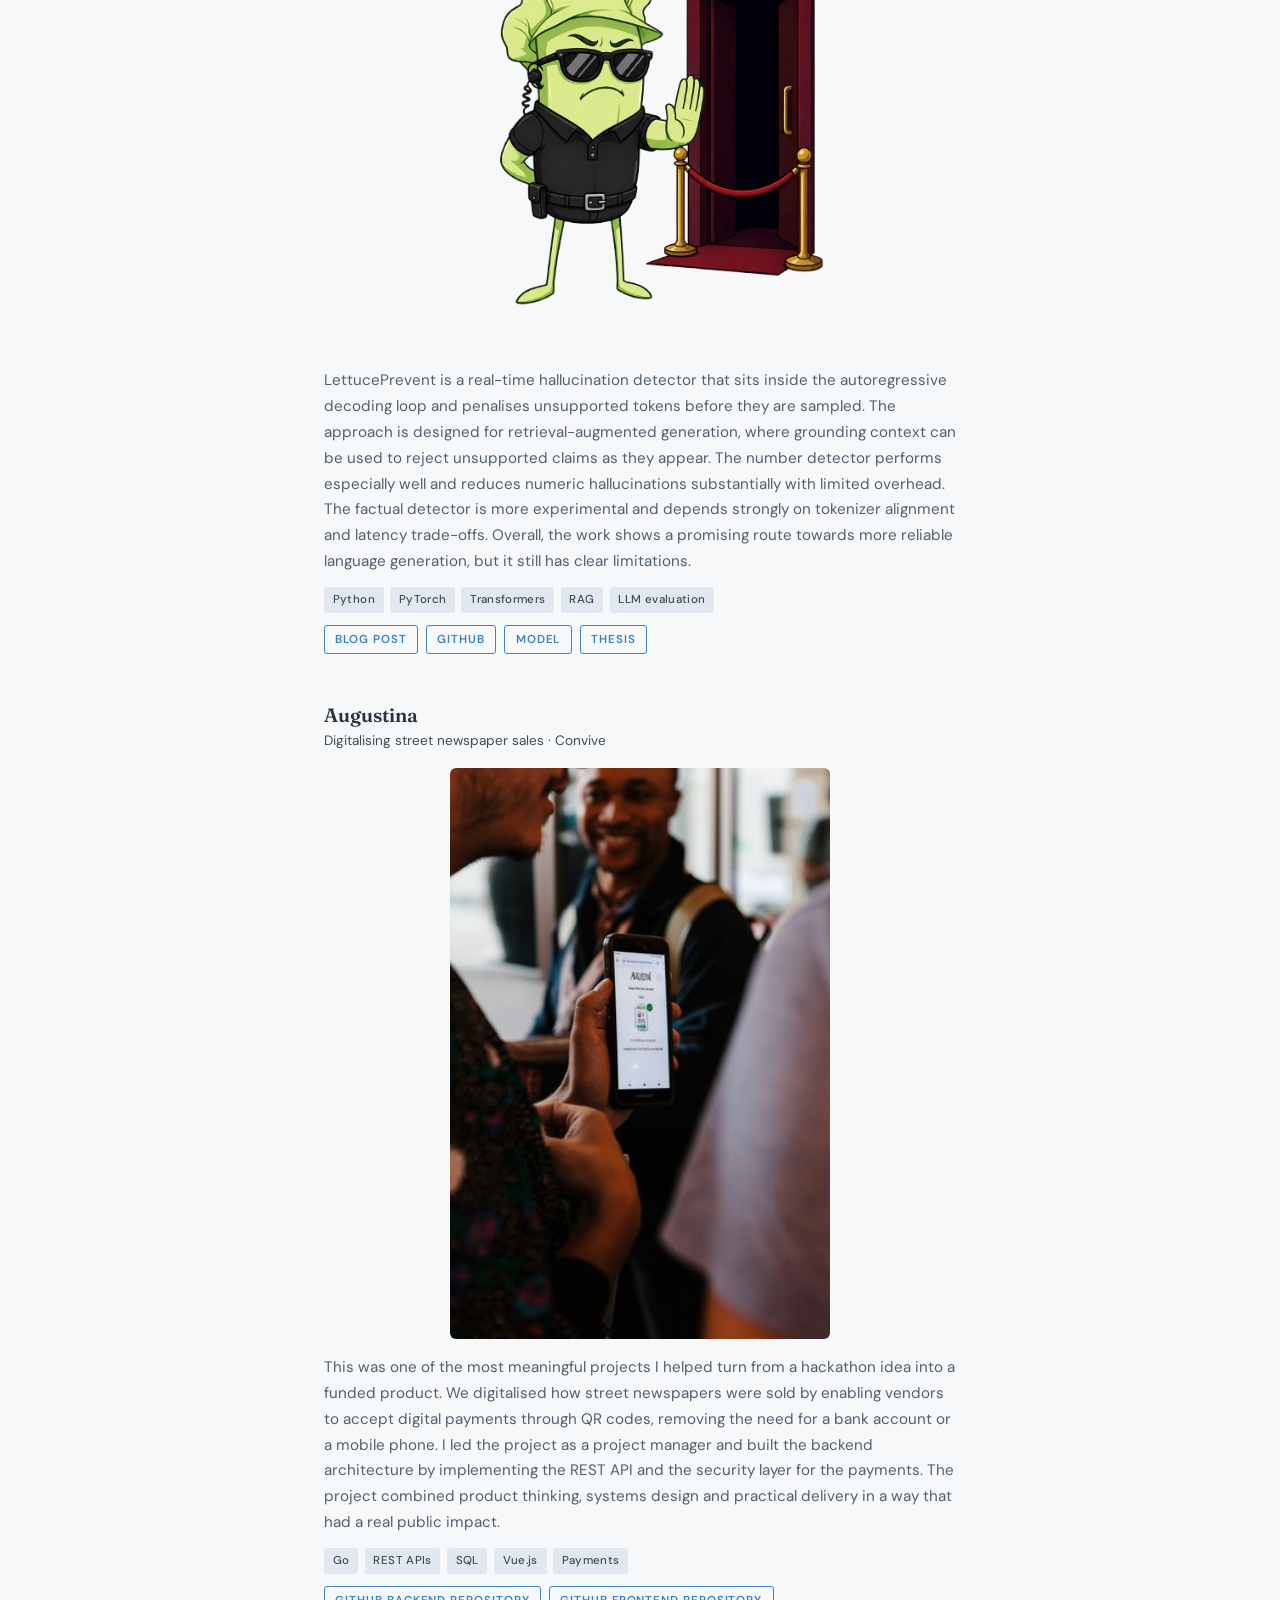
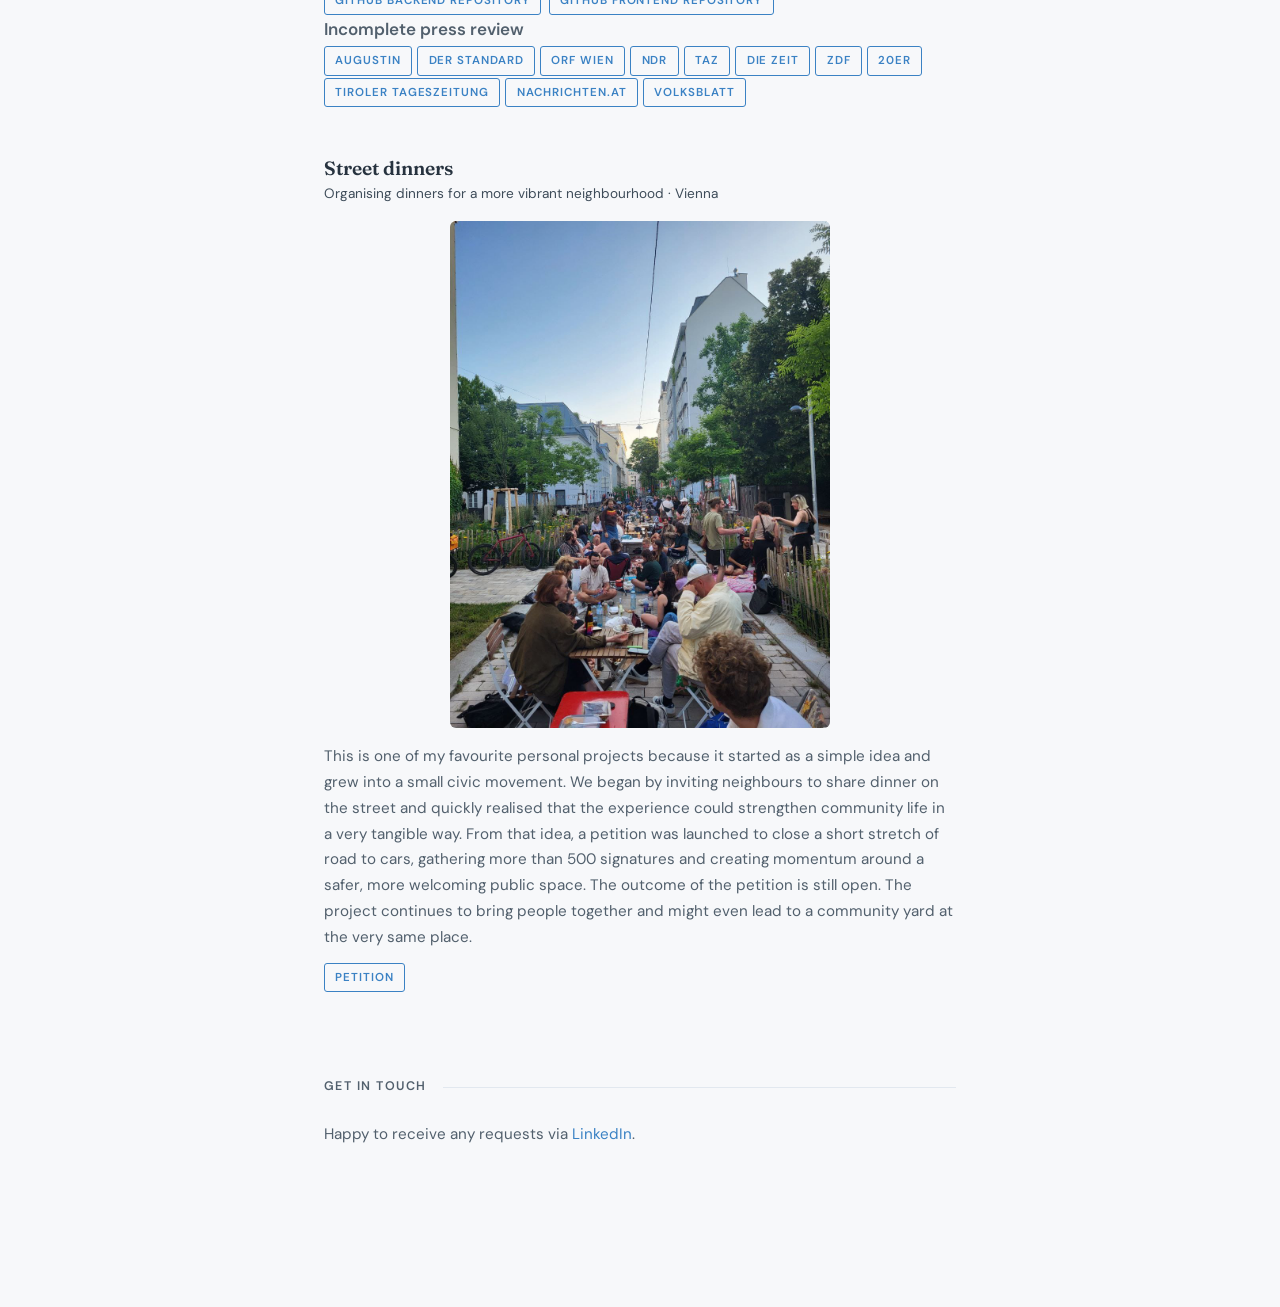
==== commit 799023aa: "Ensure same size for every image" ====
--- a/index.html
+++ b/index.html
@@ -146,10 +146,10 @@
         <article class="project-card">
           <span class="project-title">Street dinners</span>
           <span class="project-context">Organising dinners for a more vibrant neighbourhood · Vienna</span>
-          <img class="project-image" src="/images/favourite_projects/Straßenfest.jpeg" alt="Street dinners project illustration" loading="lazy">
+          <img class="project-image" src="/images/favourite_projects/strassenfest.jpeg" alt="Street dinners project illustration" width="1200" height="1600" loading="lazy">          
           <p class="project-desc">This is one of my favourite personal projects because it started as a simple idea and grew into a small civic movement. We began by inviting neighbours to share dinner on the street and quickly realised that the experience could strengthen community life in a very tangible way. From that idea, a petition was launched to close a short stretch of road to cars, gathering more than 500 signatures and creating momentum around a safer, more welcoming public space. The outcome of the petition is still open. The project continues to bring people together and might even lead to a community yard at the very same place.</p>
           <div class="project-links">
-            <a class="project-link" href="https://petitionen.wien.gv.at/petition/online/PetitionDetail.aspx?PetID=0577fece7ab44c6b9798eee372005eda" rel="noopener" target="_blank">Petition</a>
+          <a class="project-link" href="https://petitionen.wien.gv.at/petition/online/PetitionDetail.aspx?PetID=0577fece7ab44c6b9798eee372005eda" rel="noopener" target="_blank">Petition</a>
           </div>
         </article>
 
--- a/assets/css/style.css
+++ b/assets/css/style.css
@@ -259,13 +259,14 @@
 
 .project-image {
   display: block;
-  width: 50%;
-  max-width: 50%;
+  width: 100%;
+  max-width: 380px;      
   height: auto;
-  margin: 0.5rem auto 0.9rem;
-  border-radius: 8px;
-  border: 1px solid var(--lightest-navy);
-}
+  margin: 1rem auto;     
+  object-fit: cover;
+  border-radius: 6px;
+}
+
 
 .project-desc {
   font-size: 0.95rem;
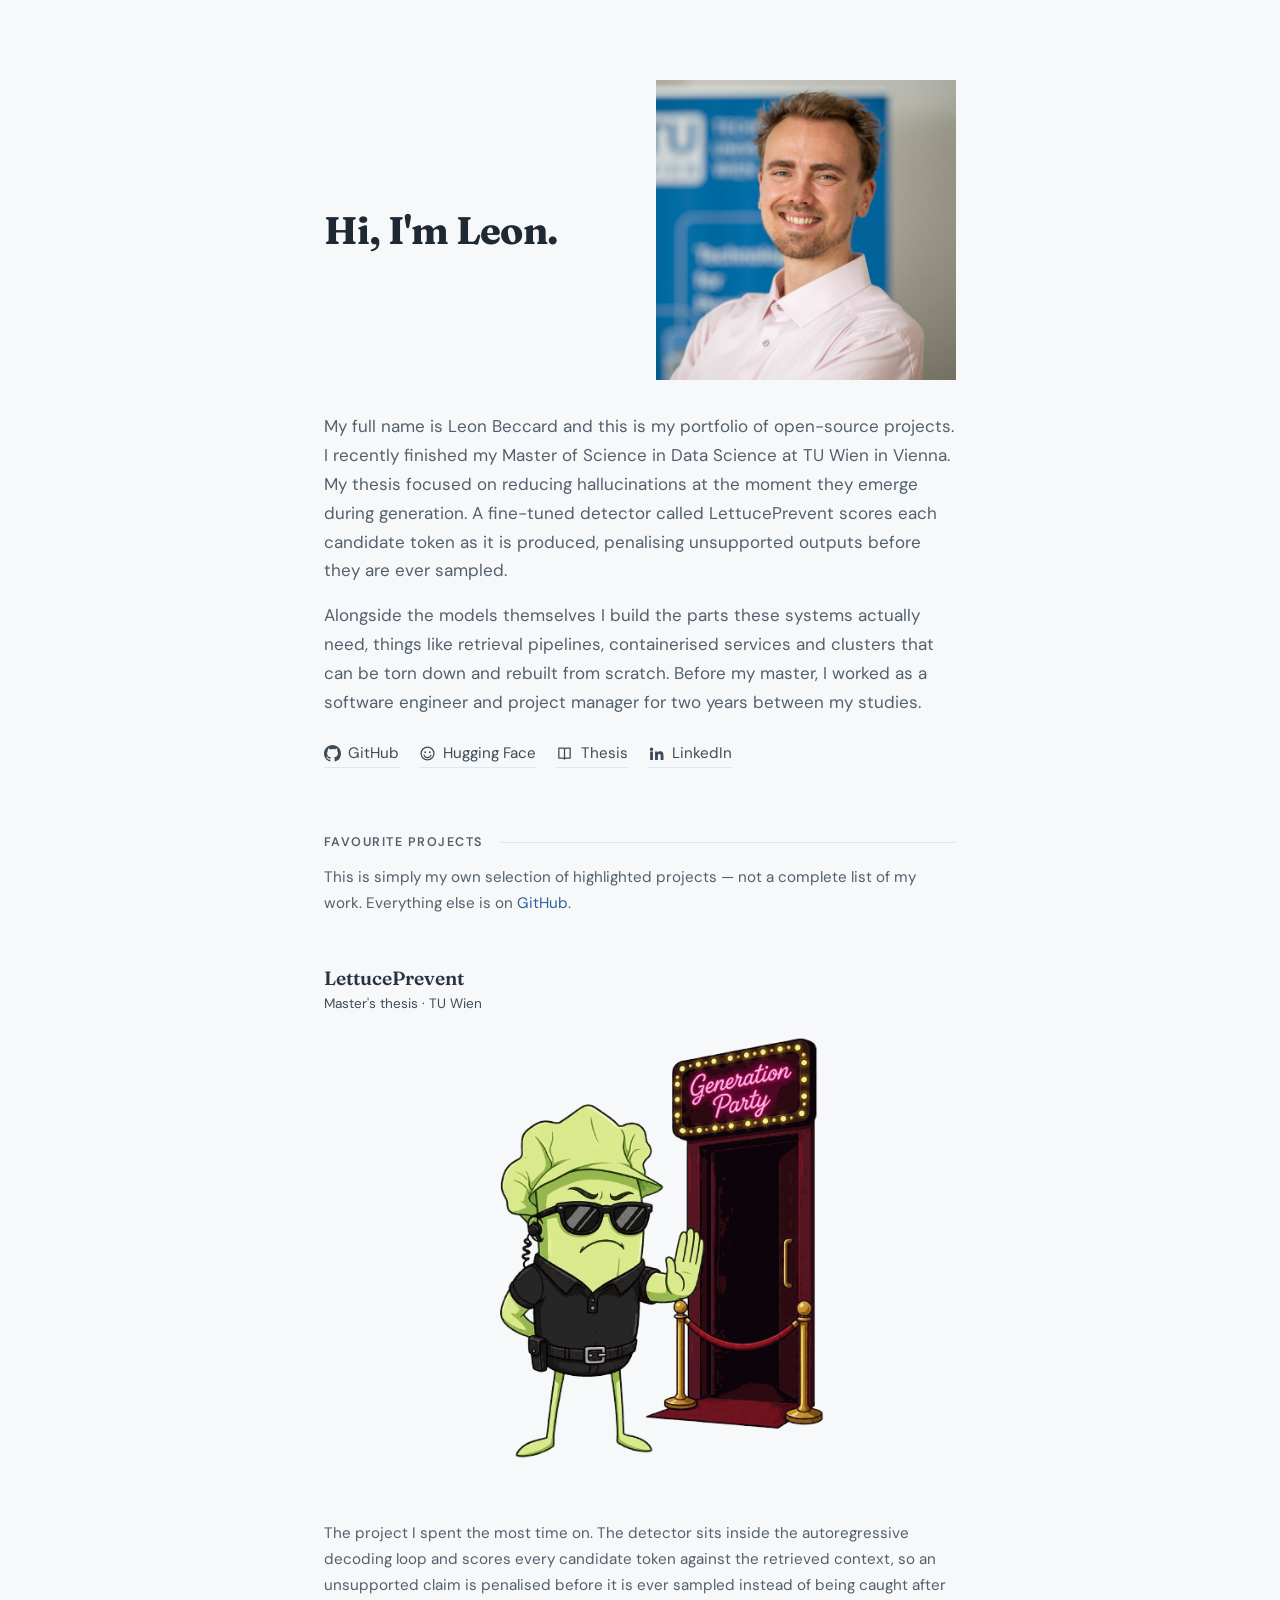
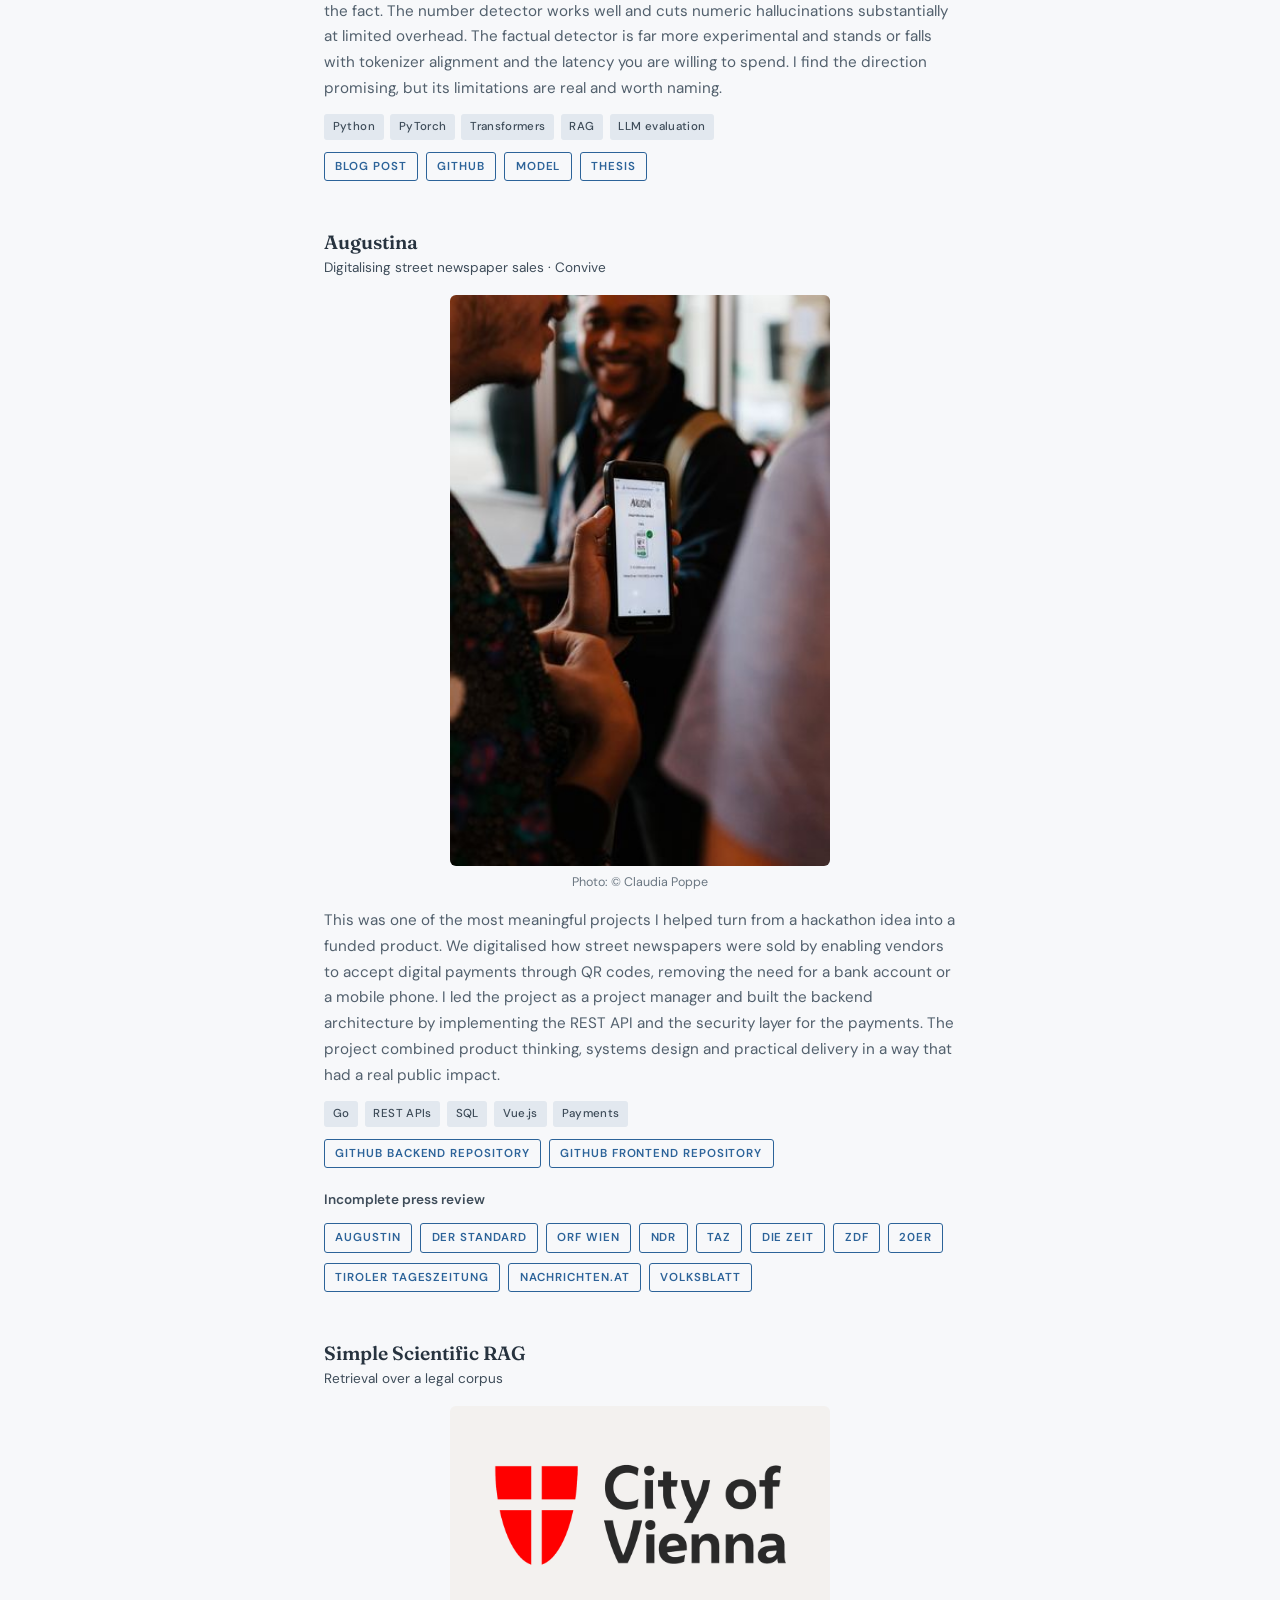
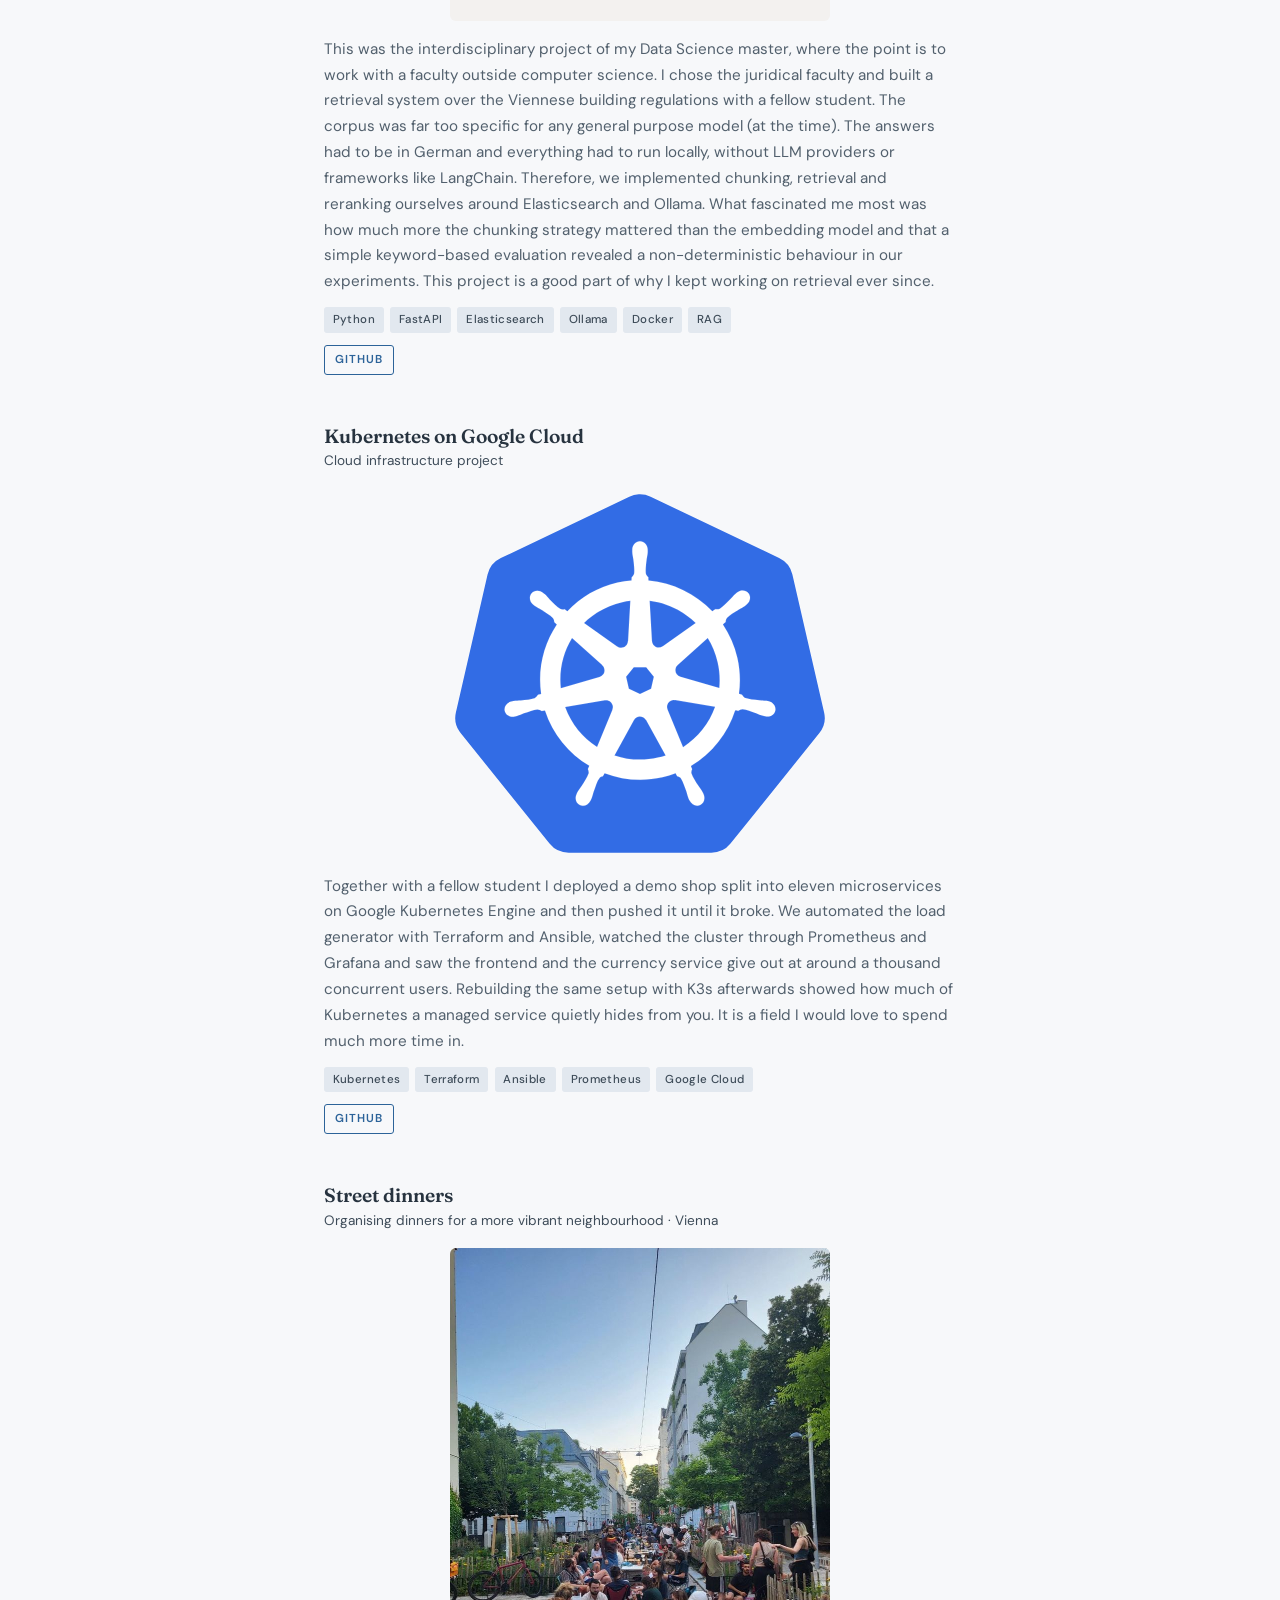
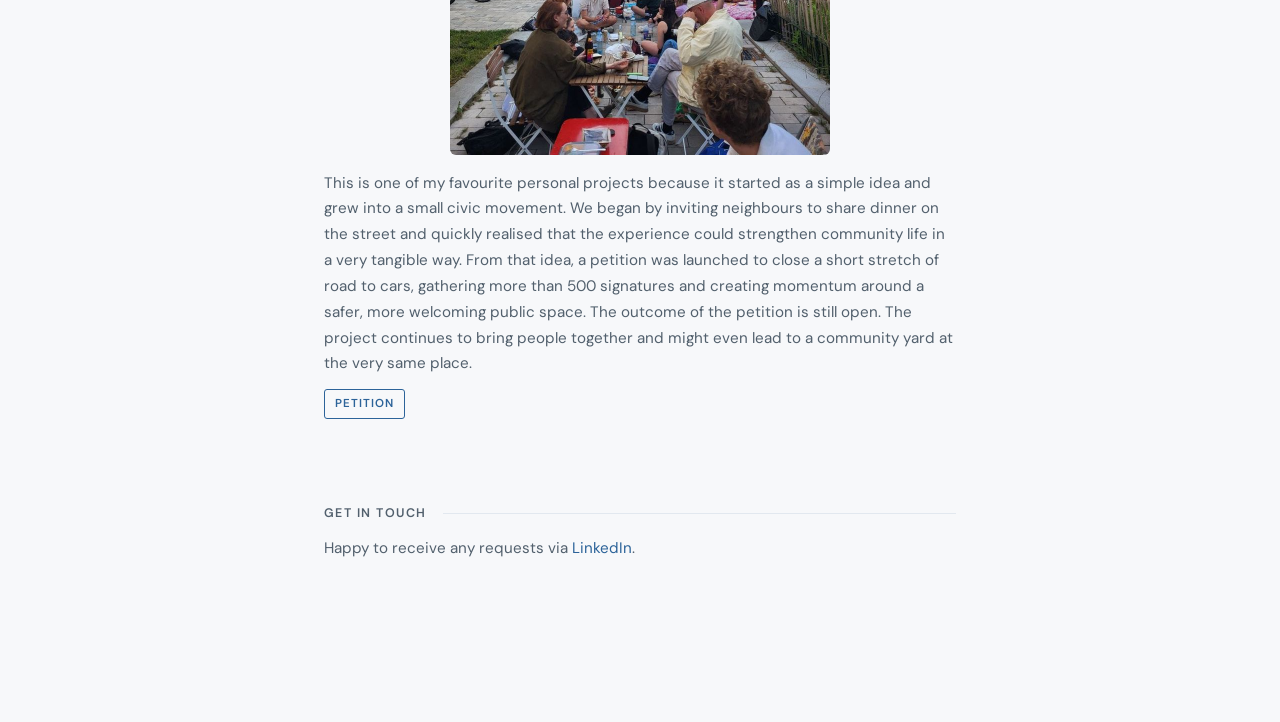
==== commit 13957502: "Add two more projects to portfolio" ====
--- a/index.html
+++ b/index.html
@@ -3,10 +3,18 @@
 <head>
   <meta charset="utf-8">
   <meta name="viewport" content="width=device-width, initial-scale=1">
-  <title>Leon Beccard</title>
-  <meta name="description" content="Leon Beccard — machine learning and data science in Vienna. Working in the whole field of LLM generation including retrieval-augmented generation, NLP and the infrastructure around them.">
-  <link rel="canonical" href="https://lebe1.github.io/">
+  <title>Leon Beccard — Data Science & LLM Engineering</title>
+  <meta name="description" content="Leon Beccard — data scientist in Vienna, working on retrieval-augmented generation, LLM evaluation and the infrastructure these systems run on.">
+  <link rel="canonical" href="https://leonbeccard.com/">
   <link rel="icon" href="/images/profile_picture/favicon.png" type="image/png">
+
+  <meta property="og:type" content="website">
+  <meta property="og:title" content="Leon Beccard — Data Science & LLM Engineering">
+  <meta property="og:description" content="Leon Beccard — data scientist in Vienna, working on retrieval-augmented generation, LLM evaluation and the infrastructure these systems run on.">
+  <meta property="og:url" content="https://leonbeccard.com/">
+  <meta property="og:image" content="https://leonbeccard.com/images/profile_picture/avatar.jpg">
+  <meta property="og:image:alt" content="Portrait of Leon Beccard">
+  <meta name="twitter:card" content="summary">
   <link rel="preload" href="/assets/fonts/fraunces-latin-normal.woff2" as="font" type="font/woff2" crossorigin>
   <link rel="preload" href="/assets/fonts/dm-sans-latin-normal.woff2" as="font" type="font/woff2" crossorigin>
   <link rel="stylesheet" href="/assets/css/fonts.css">
@@ -20,11 +28,10 @@
         <h1 class="site-name">Hi, I'm Leon.</h1>
         <div class="avatar-block">
           <img class="avatar" src="/images/profile_picture/avatar.jpg" alt="Portrait of Leon Beccard" width="300" height="300">
-          <p class="photo-credit">Foto: (c) Claudia Poppe</p>
         </div>
       </div>
-      <p>My full name is Leon Beccard and this is my current portfolio of open-source projects. I recently finished my Master of Science in Data Science at TU Wien in Vienna. My thesis focused on reducing hallucinations at the moment they emerge during generation. A fine-tuned detector called LettucePrevent scores each candidate token as it is produced, penalising unsupported outputs before they are ever sampled.</p>
-      <p>Alongside the models themselves I build the parts these systems actually need, things like retrieval pipelines, containerised services and clusters that can be torn down and rebuilt from scratch. Before my master, I was working as a software engineer and a project manager for two years in between my studies. Everything below is public and the code is on <a href="https://github.com/lebe1" rel="noopener" target="_blank">GitHub</a>.</p>
+      <p>My full name is Leon Beccard and this is my portfolio of open-source projects. I recently finished my Master of Science in Data Science at TU Wien in Vienna. My thesis focused on reducing hallucinations at the moment they emerge during generation. A fine-tuned detector called LettucePrevent scores each candidate token as it is produced, penalising unsupported outputs before they are ever sampled.</p>
+      <p>Alongside the models themselves I build the parts these systems actually need, things like retrieval pipelines, containerised services and clusters that can be torn down and rebuilt from scratch. Before my master, I worked as a software engineer and project manager for two years between my studies.</p>
       <div class="link-row">
         <a href="https://github.com/lebe1" rel="me noopener" target="_blank">
           <svg width="17" height="17" viewBox="0 0 16 16" fill="currentColor" aria-hidden="true">
@@ -56,44 +63,15 @@
 
     <main>
 
-      <section id="categories" class="category-section">
-        <h2 class="section-label">Explore by category</h2>
-        <div class="category-grid">
-          <a class="category-card" href="#projects">
-            <span class="category-card__eyebrow">Featured</span>
-            <h3 class="category-card__title">Favourite projects</h3>
-            <p class="category-card__description">A curated selection of my work.</p>
-            <span class="category-card__link">View projects</span>
-          </a>
-          <a class="category-card" href="/data-science/">
-            <span class="category-card__eyebrow">Research</span>
-            <h3 class="category-card__title">Data science projects</h3>
-            <p class="category-card__description">Applied machine learning, NLP, retrieval and evaluation work.</p>
-            <span class="category-card__link">Open section</span>
-          </a>
-          <a class="category-card" href="/professional-open-source/">
-            <span class="category-card__eyebrow">Engineering</span>
-            <h3 class="category-card__title">Professional open-source projects</h3>
-            <p class="category-card__description">Software engineering and infrastructure work shared in public.</p>
-            <span class="category-card__link">Open section</span>
-          </a>
-          <a class="category-card" href="/fun-projects/">
-            <span class="category-card__eyebrow">Playful</span>
-            <h3 class="category-card__title">Fun projects</h3>
-            <p class="category-card__description">Smaller experiments, prototypes and personal side projects.</p>
-            <span class="category-card__link">Open section</span>
-          </a>
-        </div>
-      </section>
-
       <section id="projects">
         <h2 class="section-label">Favourite projects</h2>
+        <p class="section-intro">This is simply my own selection of highlighted projects — not a complete list of my work. Everything else is on <a href="https://github.com/lebe1" rel="noopener" target="_blank">GitHub</a>.</p>
 
         <article class="project-card">
           <span class="project-title">LettucePrevent</span>
           <span class="project-context">Master's thesis · TU Wien</span>
-          <img class="project-image" src="/images/favourite_projects/LettucePrevent.png" alt="LettucePrevent project illustration" loading="lazy">
-          <p class="project-desc">LettucePrevent is a real-time hallucination detector that sits inside the autoregressive decoding loop and penalises unsupported tokens before they are sampled. The approach is designed for retrieval-augmented generation, where grounding context can be used to reject unsupported claims as they appear. The number detector performs especially well and reduces numeric hallucinations substantially with limited overhead. The factual detector is more experimental and depends strongly on tokenizer alignment and latency trade-offs. Overall, the work shows a promising route towards more reliable language generation, but it still has clear limitations.</p>
+          <img class="project-image" src="/images/favourite_projects/LettucePrevent.png" alt="Cartoon lettuce dressed as a bouncer, turning guests away at the door of the Generation Party" width="447" height="558">
+          <p class="project-desc">The project I spent the most time on. The detector sits inside the autoregressive decoding loop and scores every candidate token against the retrieved context, so an unsupported claim is penalised before it is ever sampled instead of being caught after the fact. The number detector works well and cuts numeric hallucinations substantially at limited overhead. The factual detector is far more experimental and stands or falls with tokenizer alignment and the latency you are willing to spend. I find the direction promising, but its limitations are real and worth naming.</p>
           <ul class="project-tags">
             <li>Python</li>
             <li>PyTorch</li>
@@ -112,7 +90,8 @@
         <article class="project-card">
           <span class="project-title">Augustina</span>
           <span class="project-context">Digitalising street newspaper sales · Convive</span>
-          <img class="project-image" src="/images/favourite_projects/Augustin_bargeldlos.jpg" alt="Augustina project illustration" loading="lazy">
+          <img class="project-image" src="/images/favourite_projects/Augustin_bargeldlos.jpg" alt="A customer holding up a phone showing the Augustin payment screen while buying a newspaper on the street" width="341" height="512" loading="lazy">
+          <p class="photo-credit">Photo: © Claudia Poppe</p>
           <p class="project-desc">This was one of the most meaningful projects I helped turn from a hackathon idea into a funded product. We digitalised how street newspapers were sold by enabling vendors to accept digital payments through QR codes, removing the need for a bank account or a mobile phone. I led the project as a project manager and built the backend architecture by implementing the REST API and the security layer for the payments. The project combined product thinking, systems design and practical delivery in a way that had a real public impact.</p>
           <ul class="project-tags">
             <li>Go</li>
@@ -126,30 +105,65 @@
             <a class="project-link" href="https://github.com/augustin-wien/augustina-frontend" rel="noopener" target="_blank">GitHub Frontend Repository</a>
           </div>
           <div class="project-press">
-            <h4 class="project-press__title">Incomplete press review</h4>
+            <h3 class="project-press__title">Incomplete press review</h3>
             <ul class="press-list">
-              <a class="project-link" href="https://augustin.or.at/mit-bargeld-oder-karte/" rel="noopener" target="_blank">Augustin</a>
-              <a class="project-link" href="https://www.derstandard.at/story/3000000189654/augustin-wu-die-polizei-schikaniert-die-verkaeufer" rel="noopener" target="_blank">Der Standard</a> 
-              <a class="project-link" href="https://wien.orf.at/stories/3203484/" rel="noopener" target="_blank">ORF Wien</a> 
-              <a class="project-link" href="https://www.ndr.de/nachrichten/hamburg/Strassenmagazin-HinzKunzt-nun-auch-bargeldlos-erhaeltlich,hinzundkuntzdigital102.html" rel="noopener" target="_blank">NDR</a> 
-              <a class="project-link" href="https://taz.de/Strassenzeitung-ermoeglicht-Handyzahlung/!6071944/" rel="noopener" target="_blank">taz</a>
-              <a class="project-link" href="https://www.zeit.de/news/2025-05/18/bargeldloses-zahlen-fuer-strassenmagazin-kommt-gut-an" rel="noopener" target="_blank">Die Zeit</a>
-              <a class="project-link" href="https://www.zdfheute.de/panorama/obdachlos-strassenzeitung-bargeldlos-100.html" rel="noopener" target="_blank">ZDF</a> 
-              <a class="project-link" href="https://20er.at/kein-bargeld-kein-problem/" rel="noopener" target="_blank">20er</a>
-              <a class="project-link" href="https://www.tt.com/artikel/30897323/tiroler-strassenzeitung-20er-kann-nun-auch-bargeldlos-gekauft-werden" rel="noopener" target="_blank">Tiroler Tageszeitung</a> 
-              <a class="project-link" href="https://www.nachrichten.at/oberoesterreich/uebers-handy-die-kupfermuckn-bald-bargeldlos-zu-kaufen;art4,3989029" rel="noopener" target="_blank">Nachrichten.at</a> 
-              <a class="project-link" href="https://volksblatt.at/chronik/regionales/strassenzeitung-kupfermuckn-kann-auch-bargeldlos-gekauft-werden-1562113/" rel="noopener" target="_blank">Volksblatt</a> 
+              <li><a class="project-link" href="https://augustin.or.at/mit-bargeld-oder-karte/" rel="noopener" target="_blank">Augustin</a></li>
+              <li><a class="project-link" href="https://www.derstandard.at/story/3000000189654/augustin-wu-die-polizei-schikaniert-die-verkaeufer" rel="noopener" target="_blank">Der Standard</a></li>
+              <li><a class="project-link" href="https://wien.orf.at/stories/3203484/" rel="noopener" target="_blank">ORF Wien</a></li>
+              <li><a class="project-link" href="https://www.ndr.de/nachrichten/hamburg/Strassenmagazin-HinzKunzt-nun-auch-bargeldlos-erhaeltlich,hinzundkuntzdigital102.html" rel="noopener" target="_blank">NDR</a></li>
+              <li><a class="project-link" href="https://taz.de/Strassenzeitung-ermoeglicht-Handyzahlung/!6071944/" rel="noopener" target="_blank">taz</a></li>
+              <li><a class="project-link" href="https://www.zeit.de/news/2025-05/18/bargeldloses-zahlen-fuer-strassenmagazin-kommt-gut-an" rel="noopener" target="_blank">Die Zeit</a></li>
+              <li><a class="project-link" href="https://www.zdfheute.de/panorama/obdachlos-strassenzeitung-bargeldlos-100.html" rel="noopener" target="_blank">ZDF</a></li>
+              <li><a class="project-link" href="https://20er.at/kein-bargeld-kein-problem/" rel="noopener" target="_blank">20er</a></li>
+              <li><a class="project-link" href="https://www.tt.com/artikel/30897323/tiroler-strassenzeitung-20er-kann-nun-auch-bargeldlos-gekauft-werden" rel="noopener" target="_blank">Tiroler Tageszeitung</a></li>
+              <li><a class="project-link" href="https://www.nachrichten.at/oberoesterreich/uebers-handy-die-kupfermuckn-bald-bargeldlos-zu-kaufen;art4,3989029" rel="noopener" target="_blank">Nachrichten.at</a></li>
+              <li><a class="project-link" href="https://volksblatt.at/chronik/regionales/strassenzeitung-kupfermuckn-kann-auch-bargeldlos-gekauft-werden-1562113/" rel="noopener" target="_blank">Volksblatt</a></li>
             </ul>
+          </div>
+        </article>
+
+        <article class="project-card">
+          <span class="project-title">Simple Scientific RAG</span>
+          <span class="project-context">Retrieval over a legal corpus</span>
+          <img class="project-image" src="/images/favourite_projects/vienna_logo.png" alt="Logo of the City of Vienna, whose building regulations formed the corpus" width="1070" height="604" loading="lazy">
+          <p class="project-desc">This was the interdisciplinary project of my Data Science master, where the point is to work with a faculty outside computer science. I chose the juridical faculty and built a retrieval system over the Viennese building regulations with a fellow student. The corpus was far too specific for any general purpose model (at the time). The answers had to be in German and everything had to run locally, without LLM providers or frameworks like LangChain. Therefore, we implemented chunking, retrieval and reranking ourselves around Elasticsearch and Ollama. What fascinated me most was how much more the chunking strategy mattered than the embedding model and that a simple keyword-based evaluation revealed a non-deterministic behaviour in our experiments. This project is a good part of why I kept working on retrieval ever since.</p>
+          <ul class="project-tags">
+            <li>Python</li>
+            <li>FastAPI</li>
+            <li>Elasticsearch</li>
+            <li>Ollama</li>
+            <li>Docker</li>
+            <li>RAG</li>
+          </ul>
+          <div class="project-links">
+            <a class="project-link" href="https://github.com/lebe1/simple-scientific-RAG" rel="noopener" target="_blank">GitHub</a>
+          </div>
+        </article>
+
+        <article class="project-card">
+          <span class="project-title">Kubernetes on Google Cloud</span>
+          <span class="project-context">Cloud infrastructure project</span>
+          <img class="project-image" src="/images/favourite_projects/kubernetes.svg" alt="The Kubernetes ship's wheel logo" width="723" height="702" loading="lazy">
+          <p class="project-desc">Together with a fellow student I deployed a demo shop split into eleven microservices on Google Kubernetes Engine and then pushed it until it broke. We automated the load generator with Terraform and Ansible, watched the cluster through Prometheus and Grafana and saw the frontend and the currency service give out at around a thousand concurrent users. Rebuilding the same setup with K3s afterwards showed how much of Kubernetes a managed service quietly hides from you. It is a field I would love to spend much more time in.</p>
+          <ul class="project-tags">
+            <li>Kubernetes</li>
+            <li>Terraform</li>
+            <li>Ansible</li>
+            <li>Prometheus</li>
+            <li>Google Cloud</li>
+          </ul>
+          <div class="project-links">
+            <a class="project-link" href="https://github.com/lebe1/Kubernetes-project" rel="noopener" target="_blank">GitHub</a>
           </div>
         </article>
 
         <article class="project-card">
           <span class="project-title">Street dinners</span>
           <span class="project-context">Organising dinners for a more vibrant neighbourhood · Vienna</span>
-          <img class="project-image" src="/images/favourite_projects/strassenfest.jpeg" alt="Street dinners project illustration" width="1200" height="1600" loading="lazy">          
+          <img class="project-image" src="/images/favourite_projects/strassenfest.jpeg" alt="Neighbours sitting at tables and on blankets along a car-free Viennese street on a summer evening" width="760" height="1013" loading="lazy">
           <p class="project-desc">This is one of my favourite personal projects because it started as a simple idea and grew into a small civic movement. We began by inviting neighbours to share dinner on the street and quickly realised that the experience could strengthen community life in a very tangible way. From that idea, a petition was launched to close a short stretch of road to cars, gathering more than 500 signatures and creating momentum around a safer, more welcoming public space. The outcome of the petition is still open. The project continues to bring people together and might even lead to a community yard at the very same place.</p>
           <div class="project-links">
-          <a class="project-link" href="https://petitionen.wien.gv.at/petition/online/PetitionDetail.aspx?PetID=0577fece7ab44c6b9798eee372005eda" rel="noopener" target="_blank">Petition</a>
+            <a class="project-link" href="https://petitionen.wien.gv.at/petition/online/PetitionDetail.aspx?PetID=0577fece7ab44c6b9798eee372005eda" rel="noopener" target="_blank">Petition</a>
           </div>
         </article>
 
@@ -158,7 +172,7 @@
 
       <section id="contact">
         <h2 class="section-label">Get in touch</h2>
-        <p class="project-desc">Happy to receive any requests via <a href="https://www.linkedin.com/in/leon-beccard/" rel="noopener" target="_blank">LinkedIn</a>.</p>
+        <p class="section-intro">Happy to receive any requests via <a href="https://www.linkedin.com/in/leon-beccard/" rel="noopener" target="_blank">LinkedIn</a>.</p>
       </section>
 
     </main>
--- a/assets/css/style.css
+++ b/assets/css/style.css
@@ -1,22 +1,42 @@
 /* === Single-column, scrollable personal site === */
 
-/* === CSS Variables === */
+/* === CSS Variables ===
+   Named by role, not by colour, so the dark palette below can swap the values
+   without any rule needing to know which theme is active. */
 :root {
-  --navy:           #f7f8fa;  /* page background */
-  --light-navy:     #ffffff;  /* card / surface */
-  --lightest-navy:  #e2e8ef;  /* borders & dividers */
-  --slate:          #52606d;  /* secondary / body text */
-  --light-slate:    #3e4c59;  /* stronger secondary */
-  --lightest-slate: #27333f;  /* titles */
-  --white:          #1f2933;  /* strongest headings */
-  --green:          #3b82c4;  /* accent */
-  --green-tint:     rgba(59, 130, 196, 0.12);
-  --transition:     all 0.2s cubic-bezier(0.645, 0.045, 0.355, 1);
+  --bg:           #f7f8fa;  /* page background */
+  --surface:      #ffffff;  /* card / hovered surface */
+  --border:       #e2e8ef;  /* borders, dividers, tag chips */
+  --text:         #52606d;  /* body text */
+  --text-strong:  #3e4c59;  /* stronger secondary text */
+  --title:        #27333f;  /* project titles */
+  --heading:      #1f2933;  /* page heading */
+  --accent:       #2c6399;  /* links and buttons */
+  --accent-tint:  rgba(44, 99, 153, 0.12);
+  --selection:    rgba(44, 99, 153, 0.22);
+  --shadow:       0 6px 24px rgba(31, 41, 51, 0.06);
+  --transition:   all 0.2s cubic-bezier(0.645, 0.045, 0.355, 1);
+}
+
+@media (prefers-color-scheme: dark) {
+  :root {
+    --bg:          #11171e;
+    --surface:     #1a222b;
+    --border:      #2b3641;
+    --text:        #a3b1bf;
+    --text-strong: #c1ccd8;
+    --title:       #dde5ec;
+    --heading:     #eef3f7;
+    --accent:      #7db6ea;
+    --accent-tint: rgba(125, 182, 234, 0.16);
+    --selection:   rgba(125, 182, 234, 0.28);
+    --shadow:      0 6px 24px rgba(0, 0, 0, 0.4);
+  }
 }
 
 ::selection {
-  background-color: rgba(59, 130, 196, 0.22);
-  color: #1f2933;
+  background-color: var(--selection);
+  color: var(--heading);
 }
 
 /* === Reset & Base === */
@@ -32,8 +52,8 @@
 
 body {
   font-family: 'DM Sans', -apple-system, BlinkMacSystemFont, 'Segoe UI', sans-serif;
-  background-color: var(--navy);
-  color: var(--slate);
+  background-color: var(--bg);
+  color: var(--text);
   line-height: 1.7;
   font-size: 17px;
   -webkit-font-smoothing: antialiased;
@@ -41,9 +61,16 @@
 }
 
 a {
-  color: var(--green);
+  color: var(--accent);
   text-decoration: none;
   transition: var(--transition);
+}
+
+/* Visible keyboard focus everywhere; mouse clicks stay unchanged. */
+a:focus-visible {
+  outline: 2px solid var(--accent);
+  outline-offset: 3px;
+  border-radius: 2px;
 }
 
 /* === Page Layout === */
@@ -84,8 +111,14 @@
 
 .photo-credit {
   font-size: 0.78rem;
-  color: var(--slate);
+  color: var(--text);
   opacity: 0.85;
+}
+
+/* Credit line under a project image, following the centred image above it. */
+.project-image + .photo-credit {
+  text-align: center;
+  margin: -0.6rem 0 0.9rem;
 }
 
 .site-name {
@@ -94,7 +127,7 @@
   font-family: 'Fraunces', Georgia, serif;
   font-size: 2.4rem;
   font-weight: 700;
-  color: var(--white);
+  color: var(--heading);
   letter-spacing: -0.02em;
   line-height: 1.15;
 }
@@ -108,11 +141,11 @@
 }
 
 .intro a {
-  border-bottom: 1px solid var(--green-tint);
+  border-bottom: 1px solid var(--accent-tint);
 }
 
 .intro a:hover {
-  border-bottom-color: var(--green);
+  border-bottom-color: var(--accent);
 }
 
 /* === Inline link row (GitHub, email, …) === */
@@ -129,11 +162,11 @@
   display: inline-flex;
   align-items: center;
   gap: 0.45rem;
-  color: var(--light-slate);
+  color: var(--text-strong);
 }
 
 .link-row a:hover {
-  color: var(--green);
+  color: var(--accent);
 }
 
 .link-row svg {
@@ -144,65 +177,6 @@
 section {
   margin-bottom: 4rem;
   scroll-margin-top: 3rem;
-}
-
-.category-section {
-  margin-bottom: 3rem;
-}
-
-.category-grid {
-  display: grid;
-  gap: 1rem;
-  grid-template-columns: repeat(2, minmax(0, 1fr));
-}
-
-.category-card {
-  display: flex;
-  flex-direction: column;
-  gap: 0.4rem;
-  padding: 1.1rem 1.2rem;
-  border: 1px solid var(--lightest-navy);
-  border-radius: 8px;
-  background: var(--light-navy);
-  box-shadow: 0 6px 24px rgba(31, 41, 51, 0.04);
-  transition: var(--transition);
-}
-
-.category-card:hover {
-  transform: translateY(-3px);
-  border-color: var(--green);
-  box-shadow: 0 12px 28px rgba(31, 41, 51, 0.08);
-}
-
-.category-card__eyebrow {
-  font-size: 0.72rem;
-  font-weight: 700;
-  letter-spacing: 0.12em;
-  text-transform: uppercase;
-  color: var(--green);
-}
-
-.category-card__title {
-  font-family: 'Iowan Old Style', 'Palatino Linotype', 'Book Antiqua', 'Times New Roman', serif;
-  font-size: 1.15rem;
-  font-weight: 600;
-  line-height: 1.35;
-  letter-spacing: -0.01em;
-  color: var(--lightest-slate);
-}
-
-.category-card__description {
-  font-size: 0.95rem;
-  color: var(--slate);
-}
-
-.category-card__link {
-  margin-top: auto;
-  font-size: 0.8rem;
-  font-weight: 600;
-  letter-spacing: 0.08em;
-  text-transform: uppercase;
-  color: var(--green);
 }
 
 .section-label {
@@ -210,7 +184,7 @@
   font-weight: 700;
   text-transform: uppercase;
   letter-spacing: 0.12em;
-  color: var(--slate);
+  color: var(--text);
   margin-bottom: 1.5rem;
   display: flex;
   align-items: center;
@@ -222,7 +196,22 @@
   display: block;
   flex: 1;
   height: 1px;
-  background-color: var(--lightest-navy);
+  background-color: var(--border);
+}
+
+/* Short note between a section heading and its entries. */
+.section-intro {
+  font-size: 0.95rem;
+  color: var(--text);
+  margin: -0.75rem 0 1.75rem;
+}
+
+.section-intro a {
+  border-bottom: 1px solid transparent;
+}
+
+.section-intro a:hover {
+  border-bottom-color: var(--accent);
 }
 
 /* === Project entries === */
@@ -236,9 +225,9 @@
 }
 
 .project-card:hover {
-  background: var(--light-navy);
+  background: var(--surface);
   transform: translateX(6px);
-  box-shadow: inset 2px 0 0 var(--green), 0 6px 24px rgba(31, 41, 51, 0.06);
+  box-shadow: inset 2px 0 0 var(--accent), var(--shadow);
 }
 
 .project-title {
@@ -246,31 +235,38 @@
   font-family: 'Fraunces', Georgia, serif;
   font-size: 1.2rem;
   font-weight: 600;
-  color: var(--lightest-slate);
+  color: var(--title);
   line-height: 1.4;
 }
 
 .project-context {
   display: block;
   font-size: 0.85rem;
-  color: var(--light-slate);
+  color: var(--text-strong);
   margin-bottom: 0.6rem;
 }
 
 .project-image {
   display: block;
   width: 100%;
-  max-width: 380px;      
+  max-width: 380px;
   height: auto;
-  margin: 1rem auto;     
+  margin: 1rem auto;
   object-fit: cover;
   border-radius: 6px;
 }
 
+/* On a dark page the images are the only bright surfaces, so give them an
+   edge instead of letting them float. */
+@media (prefers-color-scheme: dark) {
+  .project-image {
+    border: 1px solid var(--border);
+  }
+}
 
 .project-desc {
   font-size: 0.95rem;
-  color: var(--slate);
+  color: var(--text);
   margin-bottom: 0.75rem;
 }
 
@@ -283,14 +279,14 @@
 }
 
 .project-desc a:hover {
-  border-bottom-color: var(--green);
+  border-bottom-color: var(--accent);
 }
 
 /* Placeholder line for content still to be written. */
 .project-todo {
   font-size: 0.95rem;
   font-style: italic;
-  color: var(--slate);
+  color: var(--text);
   opacity: 0.85;
   margin-bottom: 0.75rem;
 }
@@ -308,8 +304,8 @@
   font-size: 0.72rem;
   font-weight: 500;
   letter-spacing: 0.03em;
-  color: var(--light-slate);
-  background: var(--lightest-navy);
+  color: var(--text-strong);
+  background: var(--border);
   border-radius: 3px;
   padding: 0.2rem 0.55rem;
 }
@@ -328,45 +324,51 @@
   font-weight: 600;
   text-transform: uppercase;
   letter-spacing: 0.08em;
-  color: var(--green);
-  border: 1px solid var(--green);
+  color: var(--accent);
+  border: 1px solid var(--accent);
   border-radius: 3px;
 }
 
 .project-link:hover {
-  background: var(--green-tint);
-}
-
-/* === Upcoming / placeholder entry === */
-.project-card--upcoming {
-  border: 1px dashed var(--lightest-navy);
-}
-
-.project-card--upcoming:hover {
-  transform: none;
-  box-shadow: none;
-  background: transparent;
-}
-
-.project-card--upcoming .project-title {
-  color: var(--slate);
+  background: var(--accent-tint);
+}
+
+/* === Press coverage inside a project card === */
+.project-press {
+  margin-top: 1.25rem;
+}
+
+.project-press__title {
+  font-size: 0.85rem;
+  font-weight: 600;
+  color: var(--text-strong);
+  margin-bottom: 0.6rem;
+}
+
+.press-list {
+  list-style: none;
+  display: flex;
+  flex-wrap: wrap;
+  gap: 0.5rem;
 }
 
 /* === Footer === */
 .site-footer {
   margin-top: 4rem;
   padding-top: 1.5rem;
-  border-top: 1px solid var(--lightest-navy);
+  border-top: 1px solid var(--border);
   font-size: 0.8rem;
-  color: var(--slate);
+  color: var(--text);
 }
 
 .site-footer a {
-  color: var(--slate);
+  color: var(--text);
+  border-bottom: 1px solid transparent;
 }
 
 .site-footer a:hover {
-  color: var(--green);
+  color: var(--accent);
+  border-bottom-color: var(--accent);
 }
 
 /* === Mobile === */
@@ -402,10 +404,6 @@
     margin-right: -1rem;
   }
 
-  .category-grid {
-    grid-template-columns: 1fr;
-  }
-
   /* Make project images full-width on small screens for readability */
   .project-image {
     width: 100%;
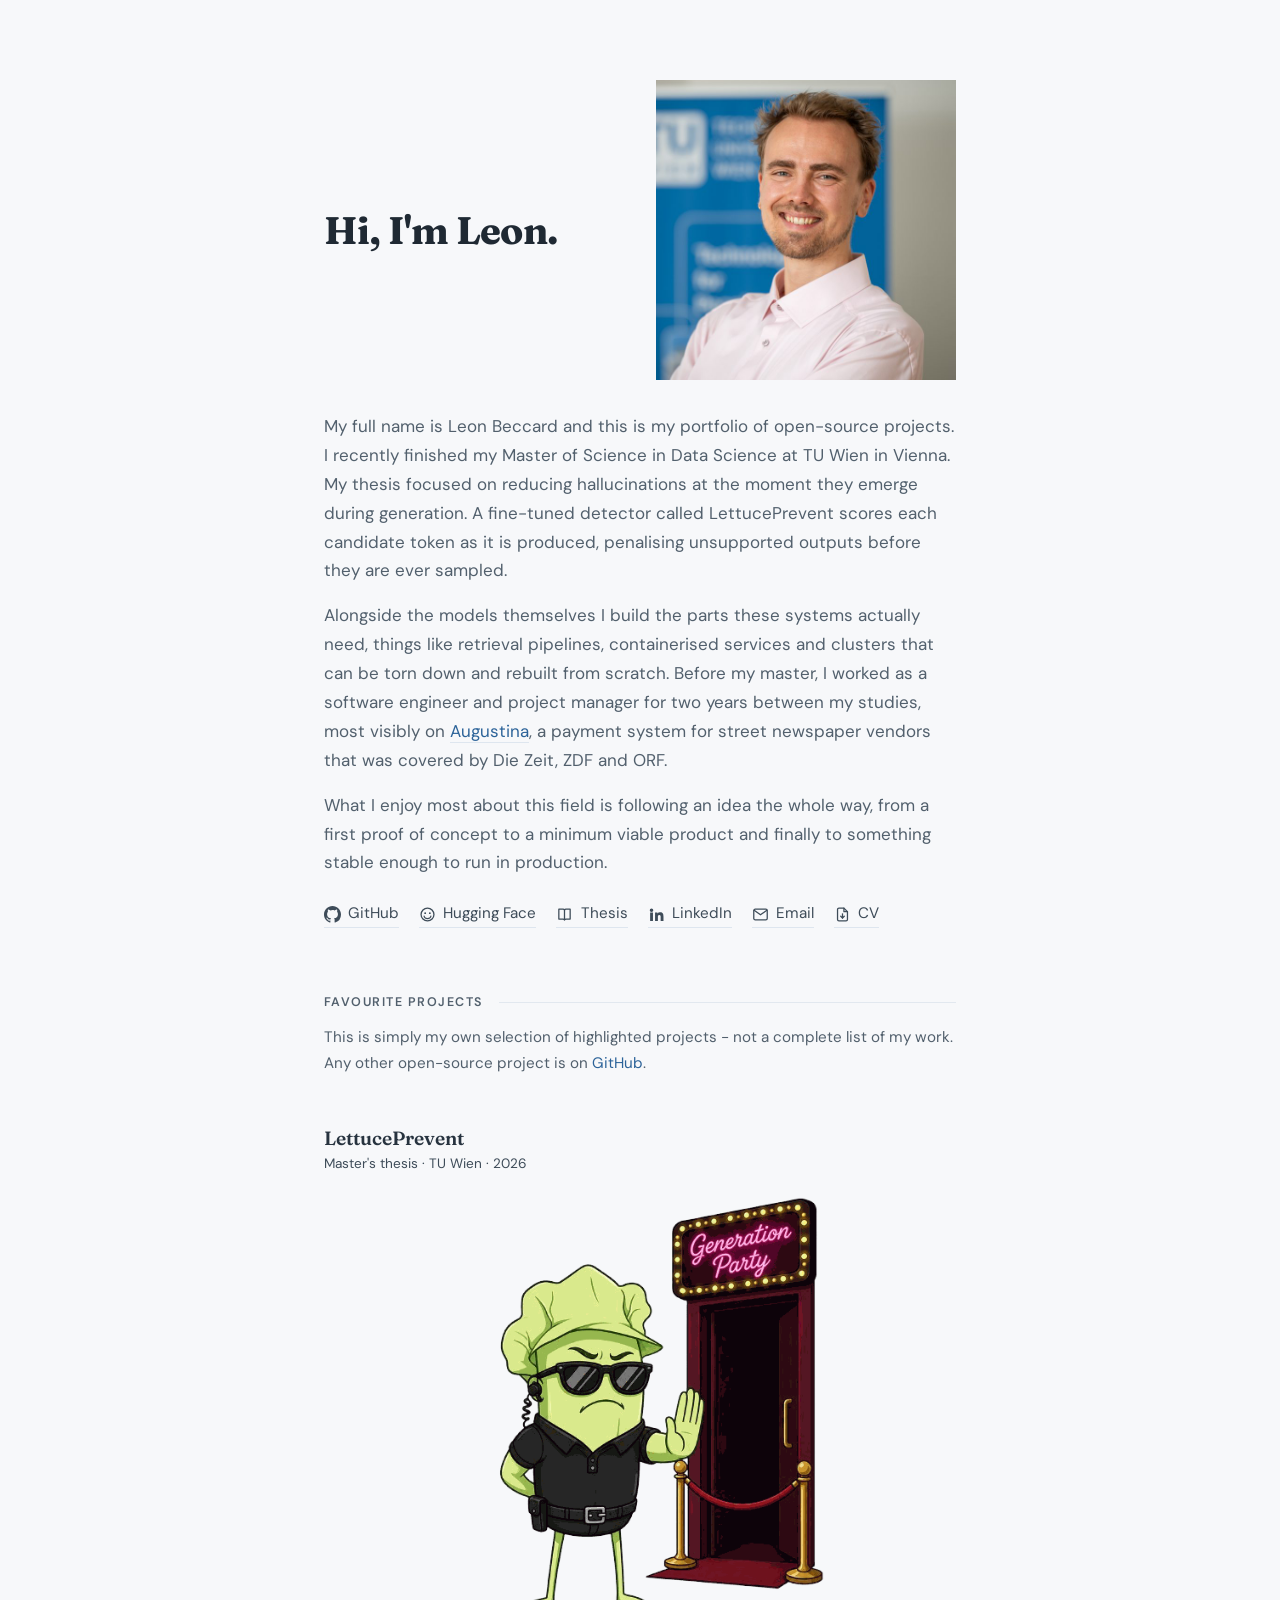
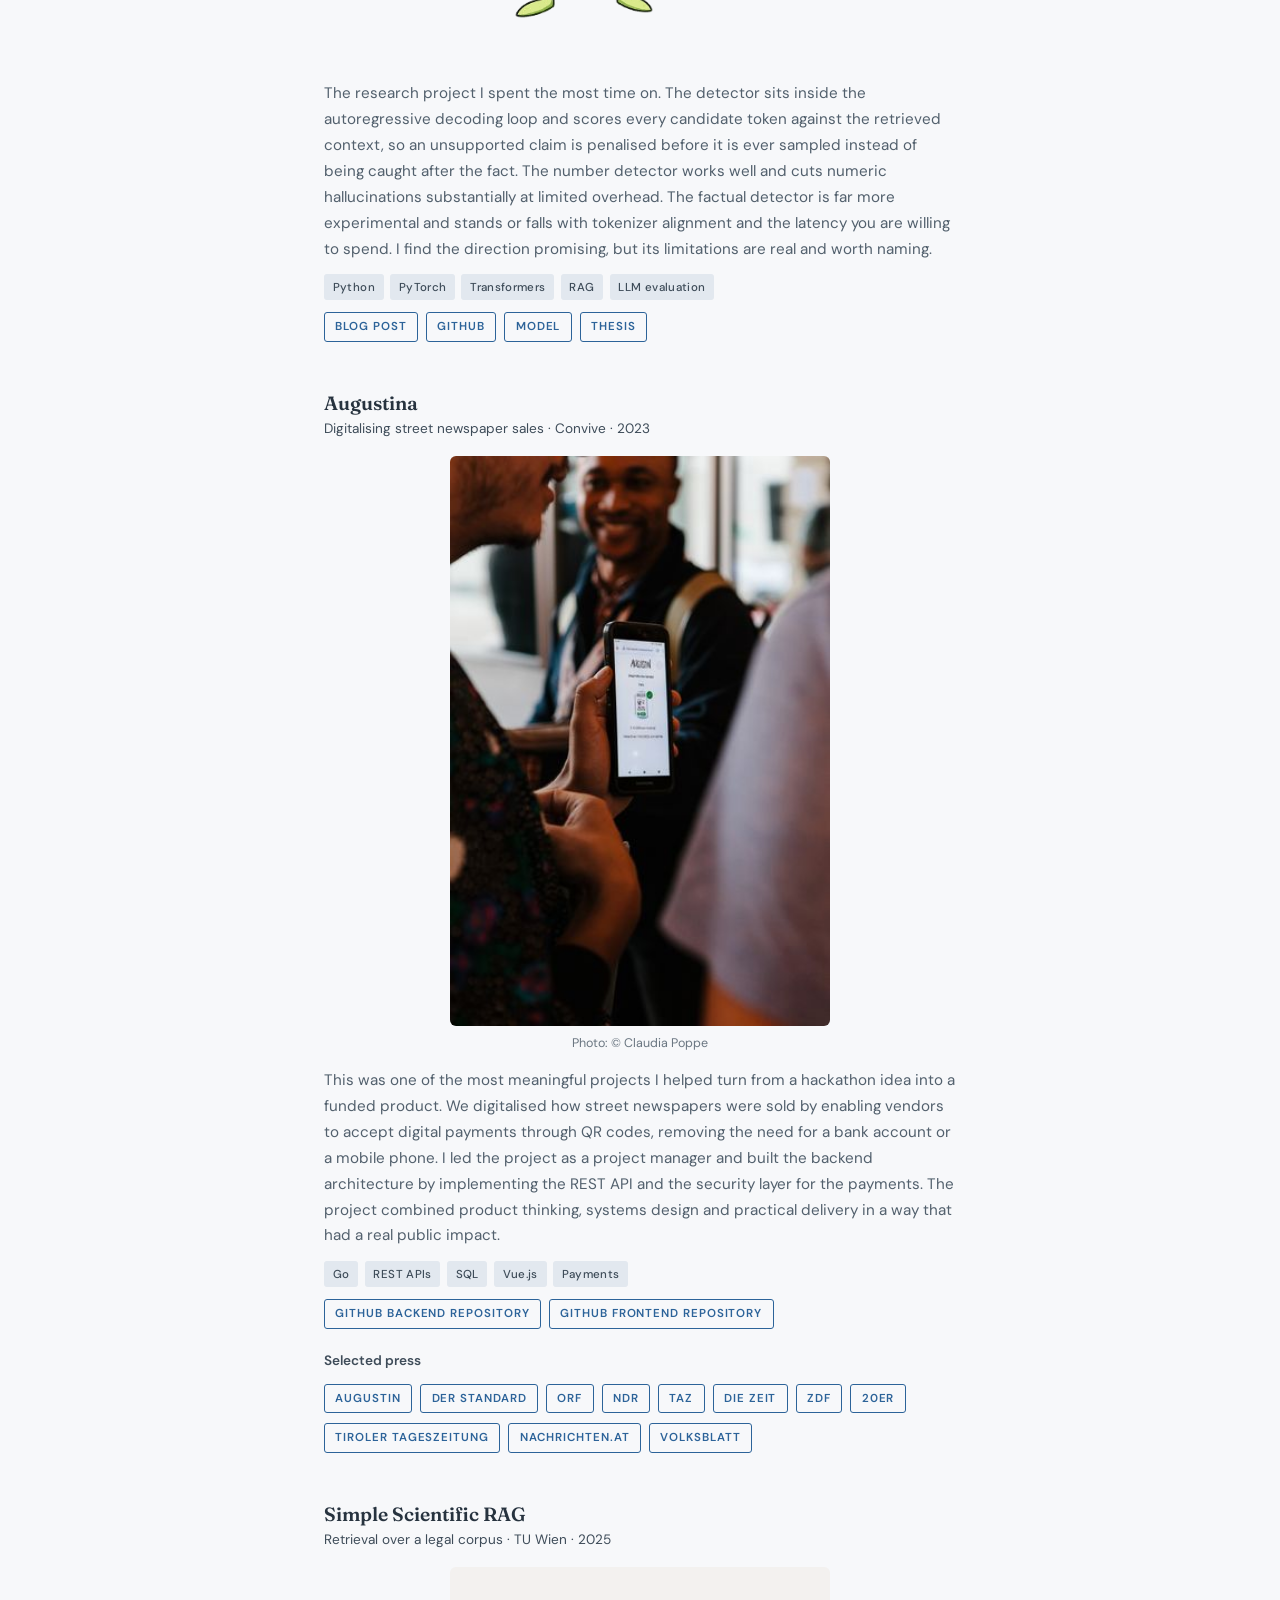
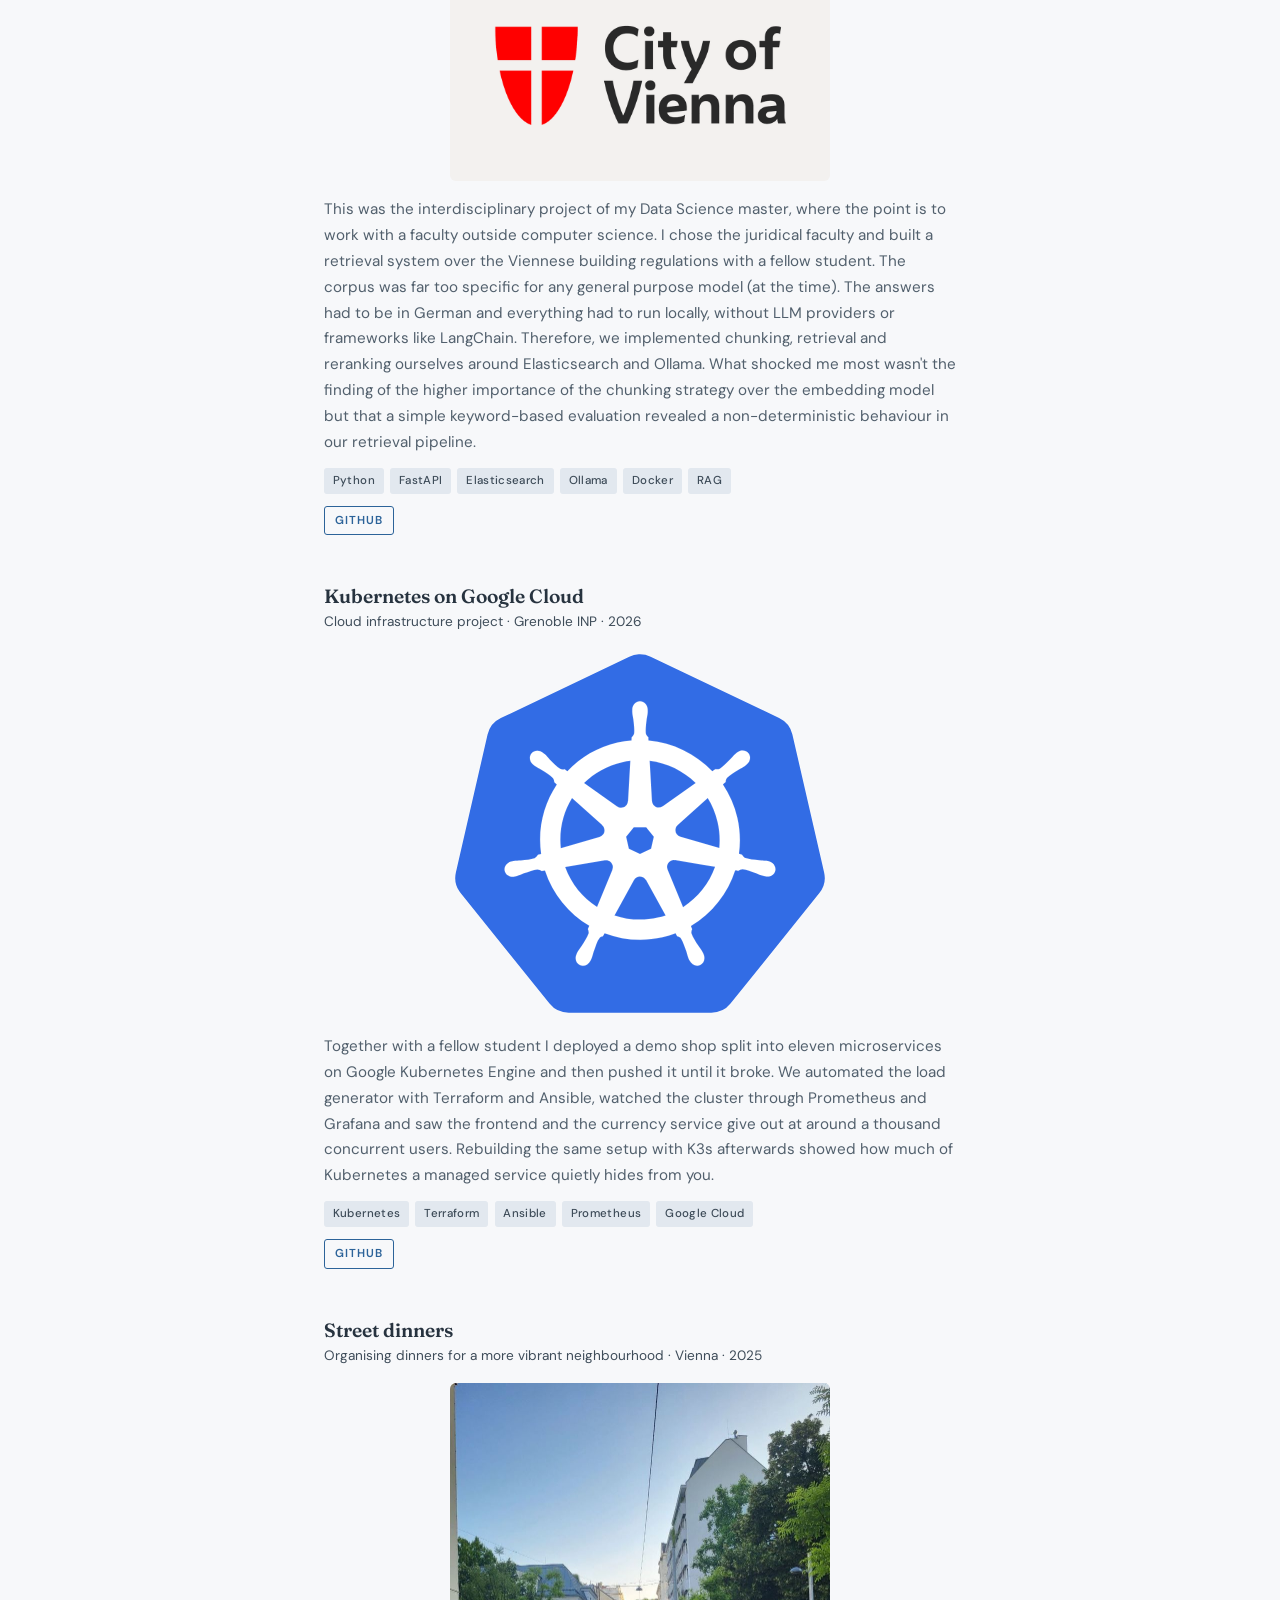
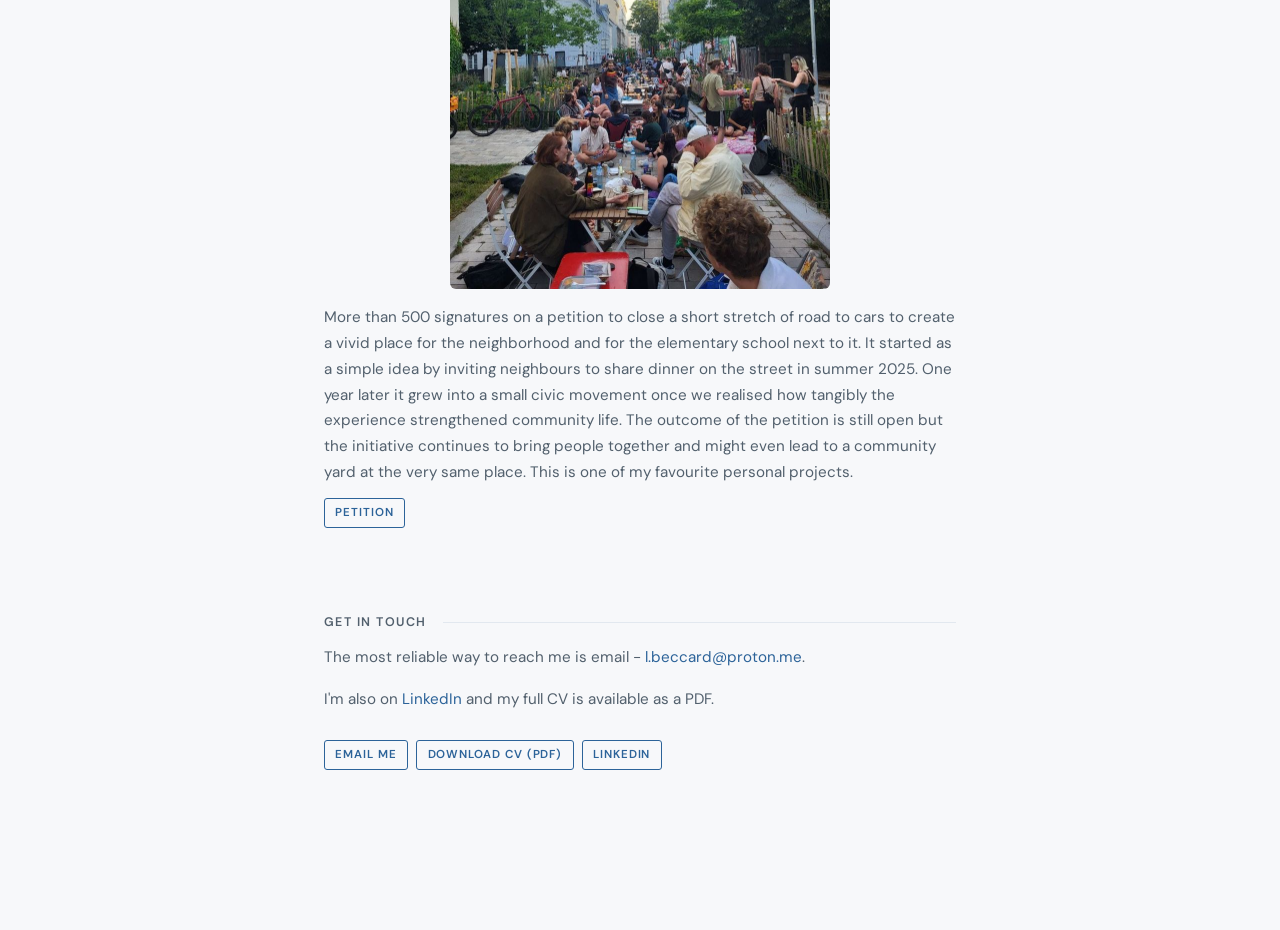
==== commit 4b605a23: "Add CV, contacts and polish text" ====
--- a/index.html
+++ b/index.html
@@ -3,14 +3,14 @@
 <head>
   <meta charset="utf-8">
   <meta name="viewport" content="width=device-width, initial-scale=1">
-  <title>Leon Beccard — Data Science & LLM Engineering</title>
-  <meta name="description" content="Leon Beccard — data scientist in Vienna, working on retrieval-augmented generation, LLM evaluation and the infrastructure these systems run on.">
+  <title>Leon Beccard - Data Science & LLM Engineering</title>
+  <meta name="description" content="Leon Beccard - data scientist in Vienna, working on retrieval-augmented generation, LLM evaluation and the infrastructure these systems run on. Currently looking for a role in LLM and machine learning engineering.">
   <link rel="canonical" href="https://leonbeccard.com/">
   <link rel="icon" href="/images/profile_picture/favicon.png" type="image/png">
 
   <meta property="og:type" content="website">
-  <meta property="og:title" content="Leon Beccard — Data Science & LLM Engineering">
-  <meta property="og:description" content="Leon Beccard — data scientist in Vienna, working on retrieval-augmented generation, LLM evaluation and the infrastructure these systems run on.">
+  <meta property="og:title" content="Leon Beccard - Data Science & LLM Engineering">
+  <meta property="og:description" content="Leon Beccard - data scientist in Vienna, working on retrieval-augmented generation, LLM evaluation and the infrastructure these systems run on. Currently looking for a role in LLM and machine learning engineering.">
   <meta property="og:url" content="https://leonbeccard.com/">
   <meta property="og:image" content="https://leonbeccard.com/images/profile_picture/avatar.jpg">
   <meta property="og:image:alt" content="Portrait of Leon Beccard">
@@ -31,7 +31,9 @@
         </div>
       </div>
       <p>My full name is Leon Beccard and this is my portfolio of open-source projects. I recently finished my Master of Science in Data Science at TU Wien in Vienna. My thesis focused on reducing hallucinations at the moment they emerge during generation. A fine-tuned detector called LettucePrevent scores each candidate token as it is produced, penalising unsupported outputs before they are ever sampled.</p>
-      <p>Alongside the models themselves I build the parts these systems actually need, things like retrieval pipelines, containerised services and clusters that can be torn down and rebuilt from scratch. Before my master, I worked as a software engineer and project manager for two years between my studies.</p>
+      <p>Alongside the models themselves I build the parts these systems actually need, things like retrieval pipelines, containerised services and clusters that can be torn down and rebuilt from scratch. Before my master, I worked as a software engineer and project manager for two years between my studies, most visibly on <a href="#augustina">Augustina</a>, a payment system for street newspaper vendors that was covered by Die Zeit, ZDF and ORF.</p>
+      <p>What I enjoy most about this field is following an idea the whole way, from a first proof of concept to a minimum viable product and finally to something stable enough to run in production.</p>
+
       <div class="link-row">
         <a href="https://github.com/lebe1" rel="me noopener" target="_blank">
           <svg width="17" height="17" viewBox="0 0 16 16" fill="currentColor" aria-hidden="true">
@@ -58,6 +60,22 @@
           </svg>
           LinkedIn
         </a>
+        <a href="mailto:l.beccard@proton.me">
+          <svg width="17" height="17" viewBox="0 0 24 24" fill="none" stroke="currentColor" stroke-width="1.8" stroke-linecap="round" stroke-linejoin="round" aria-hidden="true">
+            <rect x="2.5" y="4.5" width="19" height="15" rx="2"/>
+            <path d="m3 6 9 6.5L21 6"/>
+          </svg>
+          Email
+        </a>
+        <a href="/assets/Leon-Beccard-CV.pdf">
+          <svg width="17" height="17" viewBox="0 0 24 24" fill="none" stroke="currentColor" stroke-width="1.8" stroke-linecap="round" stroke-linejoin="round" aria-hidden="true">
+            <path d="M14 3H7a2 2 0 0 0-2 2v14a2 2 0 0 0 2 2h10a2 2 0 0 0 2-2V8Z"/>
+            <path d="M14 3v5h5"/>
+            <path d="M12 11v6"/>
+            <path d="m9.5 14.5 2.5 2.5 2.5-2.5"/>
+          </svg>
+          CV
+        </a>
       </div>
     </header>
 
@@ -65,13 +83,13 @@
 
       <section id="projects">
         <h2 class="section-label">Favourite projects</h2>
-        <p class="section-intro">This is simply my own selection of highlighted projects — not a complete list of my work. Everything else is on <a href="https://github.com/lebe1" rel="noopener" target="_blank">GitHub</a>.</p>
+        <p class="section-intro">This is simply my own selection of highlighted projects - not a complete list of my work. Any other open-source project is on <a href="https://github.com/lebe1" rel="noopener" target="_blank">GitHub</a>.</p>
 
         <article class="project-card">
           <span class="project-title">LettucePrevent</span>
-          <span class="project-context">Master's thesis · TU Wien</span>
+          <span class="project-context">Master's thesis · TU Wien · 2026</span>
           <img class="project-image" src="/images/favourite_projects/LettucePrevent.png" alt="Cartoon lettuce dressed as a bouncer, turning guests away at the door of the Generation Party" width="447" height="558">
-          <p class="project-desc">The project I spent the most time on. The detector sits inside the autoregressive decoding loop and scores every candidate token against the retrieved context, so an unsupported claim is penalised before it is ever sampled instead of being caught after the fact. The number detector works well and cuts numeric hallucinations substantially at limited overhead. The factual detector is far more experimental and stands or falls with tokenizer alignment and the latency you are willing to spend. I find the direction promising, but its limitations are real and worth naming.</p>
+          <p class="project-desc">The research project I spent the most time on. The detector sits inside the autoregressive decoding loop and scores every candidate token against the retrieved context, so an unsupported claim is penalised before it is ever sampled instead of being caught after the fact. The number detector works well and cuts numeric hallucinations substantially at limited overhead. The factual detector is far more experimental and stands or falls with tokenizer alignment and the latency you are willing to spend. I find the direction promising, but its limitations are real and worth naming.</p>
           <ul class="project-tags">
             <li>Python</li>
             <li>PyTorch</li>
@@ -87,9 +105,9 @@
           </div>
         </article>
 
-        <article class="project-card">
+        <article class="project-card" id="augustina">
           <span class="project-title">Augustina</span>
-          <span class="project-context">Digitalising street newspaper sales · Convive</span>
+          <span class="project-context">Digitalising street newspaper sales · Convive · 2023</span>
           <img class="project-image" src="/images/favourite_projects/Augustin_bargeldlos.jpg" alt="A customer holding up a phone showing the Augustin payment screen while buying a newspaper on the street" width="341" height="512" loading="lazy">
           <p class="photo-credit">Photo: © Claudia Poppe</p>
           <p class="project-desc">This was one of the most meaningful projects I helped turn from a hackathon idea into a funded product. We digitalised how street newspapers were sold by enabling vendors to accept digital payments through QR codes, removing the need for a bank account or a mobile phone. I led the project as a project manager and built the backend architecture by implementing the REST API and the security layer for the payments. The project combined product thinking, systems design and practical delivery in a way that had a real public impact.</p>
@@ -105,11 +123,11 @@
             <a class="project-link" href="https://github.com/augustin-wien/augustina-frontend" rel="noopener" target="_blank">GitHub Frontend Repository</a>
           </div>
           <div class="project-press">
-            <h3 class="project-press__title">Incomplete press review</h3>
+            <h3 class="project-press__title">Selected press</h3>
             <ul class="press-list">
               <li><a class="project-link" href="https://augustin.or.at/mit-bargeld-oder-karte/" rel="noopener" target="_blank">Augustin</a></li>
               <li><a class="project-link" href="https://www.derstandard.at/story/3000000189654/augustin-wu-die-polizei-schikaniert-die-verkaeufer" rel="noopener" target="_blank">Der Standard</a></li>
-              <li><a class="project-link" href="https://wien.orf.at/stories/3203484/" rel="noopener" target="_blank">ORF Wien</a></li>
+              <li><a class="project-link" href="https://wien.orf.at/stories/3203484/" rel="noopener" target="_blank">ORF</a></li>
               <li><a class="project-link" href="https://www.ndr.de/nachrichten/hamburg/Strassenmagazin-HinzKunzt-nun-auch-bargeldlos-erhaeltlich,hinzundkuntzdigital102.html" rel="noopener" target="_blank">NDR</a></li>
               <li><a class="project-link" href="https://taz.de/Strassenzeitung-ermoeglicht-Handyzahlung/!6071944/" rel="noopener" target="_blank">taz</a></li>
               <li><a class="project-link" href="https://www.zeit.de/news/2025-05/18/bargeldloses-zahlen-fuer-strassenmagazin-kommt-gut-an" rel="noopener" target="_blank">Die Zeit</a></li>
@@ -124,9 +142,9 @@
 
         <article class="project-card">
           <span class="project-title">Simple Scientific RAG</span>
-          <span class="project-context">Retrieval over a legal corpus</span>
+          <span class="project-context">Retrieval over a legal corpus · TU Wien · 2025</span>
           <img class="project-image" src="/images/favourite_projects/vienna_logo.png" alt="Logo of the City of Vienna, whose building regulations formed the corpus" width="1070" height="604" loading="lazy">
-          <p class="project-desc">This was the interdisciplinary project of my Data Science master, where the point is to work with a faculty outside computer science. I chose the juridical faculty and built a retrieval system over the Viennese building regulations with a fellow student. The corpus was far too specific for any general purpose model (at the time). The answers had to be in German and everything had to run locally, without LLM providers or frameworks like LangChain. Therefore, we implemented chunking, retrieval and reranking ourselves around Elasticsearch and Ollama. What fascinated me most was how much more the chunking strategy mattered than the embedding model and that a simple keyword-based evaluation revealed a non-deterministic behaviour in our experiments. This project is a good part of why I kept working on retrieval ever since.</p>
+          <p class="project-desc">This was the interdisciplinary project of my Data Science master, where the point is to work with a faculty outside computer science. I chose the juridical faculty and built a retrieval system over the Viennese building regulations with a fellow student. The corpus was far too specific for any general purpose model (at the time). The answers had to be in German and everything had to run locally, without LLM providers or frameworks like LangChain. Therefore, we implemented chunking, retrieval and reranking ourselves around Elasticsearch and Ollama. What shocked me most wasn't the finding of the higher importance of the chunking strategy over the embedding model but that a simple keyword-based evaluation revealed a non-deterministic behaviour in our retrieval pipeline.</p>
           <ul class="project-tags">
             <li>Python</li>
             <li>FastAPI</li>
@@ -142,9 +160,9 @@
 
         <article class="project-card">
           <span class="project-title">Kubernetes on Google Cloud</span>
-          <span class="project-context">Cloud infrastructure project</span>
+          <span class="project-context">Cloud infrastructure project · Grenoble INP · 2026</span>
           <img class="project-image" src="/images/favourite_projects/kubernetes.svg" alt="The Kubernetes ship's wheel logo" width="723" height="702" loading="lazy">
-          <p class="project-desc">Together with a fellow student I deployed a demo shop split into eleven microservices on Google Kubernetes Engine and then pushed it until it broke. We automated the load generator with Terraform and Ansible, watched the cluster through Prometheus and Grafana and saw the frontend and the currency service give out at around a thousand concurrent users. Rebuilding the same setup with K3s afterwards showed how much of Kubernetes a managed service quietly hides from you. It is a field I would love to spend much more time in.</p>
+          <p class="project-desc">Together with a fellow student I deployed a demo shop split into eleven microservices on Google Kubernetes Engine and then pushed it until it broke. We automated the load generator with Terraform and Ansible, watched the cluster through Prometheus and Grafana and saw the frontend and the currency service give out at around a thousand concurrent users. Rebuilding the same setup with K3s afterwards showed how much of Kubernetes a managed service quietly hides from you.</p>
           <ul class="project-tags">
             <li>Kubernetes</li>
             <li>Terraform</li>
@@ -159,9 +177,9 @@
 
         <article class="project-card">
           <span class="project-title">Street dinners</span>
-          <span class="project-context">Organising dinners for a more vibrant neighbourhood · Vienna</span>
+          <span class="project-context">Organising dinners for a more vibrant neighbourhood · Vienna · 2025</span>
           <img class="project-image" src="/images/favourite_projects/strassenfest.jpeg" alt="Neighbours sitting at tables and on blankets along a car-free Viennese street on a summer evening" width="760" height="1013" loading="lazy">
-          <p class="project-desc">This is one of my favourite personal projects because it started as a simple idea and grew into a small civic movement. We began by inviting neighbours to share dinner on the street and quickly realised that the experience could strengthen community life in a very tangible way. From that idea, a petition was launched to close a short stretch of road to cars, gathering more than 500 signatures and creating momentum around a safer, more welcoming public space. The outcome of the petition is still open. The project continues to bring people together and might even lead to a community yard at the very same place.</p>
+          <p class="project-desc">More than 500 signatures on a petition to close a short stretch of road to cars to create a vivid place for the neighborhood and for the elementary school next to it. It started as a simple idea by inviting neighbours to share dinner on the street in summer 2025. One year later it grew into a small civic movement once we realised how tangibly the experience strengthened community life. The outcome of the petition is still open but the initiative continues to bring people together and might even lead to a community yard at the very same place. This is one of my favourite personal projects.</p>
           <div class="project-links">
             <a class="project-link" href="https://petitionen.wien.gv.at/petition/online/PetitionDetail.aspx?PetID=0577fece7ab44c6b9798eee372005eda" rel="noopener" target="_blank">Petition</a>
           </div>
@@ -172,7 +190,13 @@
 
       <section id="contact">
         <h2 class="section-label">Get in touch</h2>
-        <p class="section-intro">Happy to receive any requests via <a href="https://www.linkedin.com/in/leon-beccard/" rel="noopener" target="_blank">LinkedIn</a>.</p>
+        <p class="section-intro">The most reliable way to reach me is email - <a href="mailto:l.beccard@proton.me">l.beccard@proton.me</a>.</p>
+        <p class="section-intro">I'm also on <a href="https://www.linkedin.com/in/leon-beccard/" rel="noopener" target="_blank">LinkedIn</a> and my full CV is available as a PDF.</p>
+        <div class="project-links">
+          <a class="project-link" href="mailto:l.beccard@proton.me">Email me</a>
+          <a class="project-link" href="/assets/Leon-Beccard-CV.pdf" download>Download CV (PDF)</a>
+          <a class="project-link" href="https://www.linkedin.com/in/leon-beccard/" rel="me noopener" target="_blank">LinkedIn</a>
+        </div>
       </section>
 
     </main>
--- a/assets/css/style.css
+++ b/assets/css/style.css
@@ -148,6 +148,35 @@
   border-bottom-color: var(--accent);
 }
 
+/* === Stack summary ===
+   Plain text, not chips: it has to stay readable and copyable for anyone
+   skimming for keywords. Label column is fixed so the values line up. */
+.stack {
+  margin-top: 1.5rem;
+  font-size: 0.9rem;
+}
+
+.stack-row {
+  display: flex;
+  gap: 0.9rem;
+  padding: 0.3rem 0;
+  border-top: 1px solid var(--border);
+}
+
+.stack-row:last-child {
+  border-bottom: 1px solid var(--border);
+}
+
+.stack dt {
+  flex: 0 0 8.5rem;
+  font-weight: 600;
+  color: var(--text-strong);
+}
+
+.stack dd {
+  color: var(--text);
+}
+
 /* === Inline link row (GitHub, email, …) === */
 .link-row {
   display: flex;
@@ -404,6 +433,17 @@
     margin-right: -1rem;
   }
 
+  /* Two columns don't fit at this width; label above its values instead. */
+  .stack-row {
+    flex-direction: column;
+    gap: 0;
+    padding: 0.45rem 0;
+  }
+
+  .stack dt {
+    flex: none;
+  }
+
   /* Make project images full-width on small screens for readability */
   .project-image {
     width: 100%;
